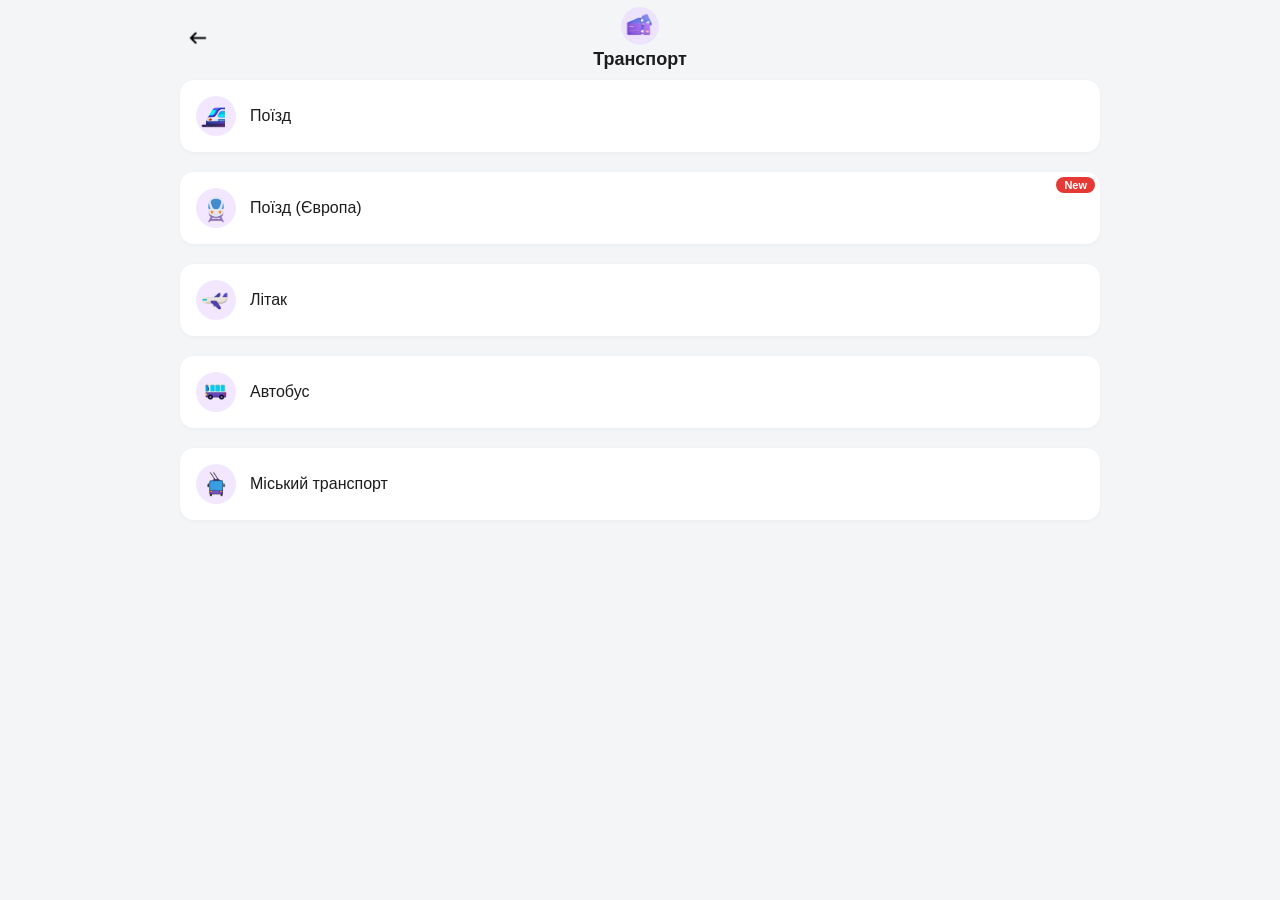
==== index.html @ 611f6fc5 "Debug added" ====
<!DOCTYPE html>
<html lang="uk">
<head>
  <meta charset="utf-8" />
  <meta name="viewport" content="width=device-width, initial-scale=1, maximum-scale=1, user-scalable=no, orientation=portrait">
  <title>Транспорт</title>

  <link href="https://fonts.googleapis.com/css2?family=Inter:wght@300;400;500;600;700&display=swap" rel="stylesheet">
  <link rel="manifest" href="manifest.json">
  <meta name="mobile-web-app-capable" content="yes">
  <meta name="apple-mobile-web-app-capable" content="yes">
</head>

<style>
  /* ==========================================================================
     1. ГЛОБАЛЬНЫЕ ПЕРЕМЕННЫЕ И БАЗОВЫЕ СТИЛИ
     ========================================================================== */
  :root {
    --bg: #f7f8f9;
    --card: #fff;
    --muted: #9aa0a6;
    --accent: #489520;
    --radius: 12px;
    --container-pad: 20px;
    --max-width: 920px;
  }

  .back, 
  .close-btn, 
  .tab,
  .transport-item {
    -webkit-tap-highlight-color: transparent;
    -webkit-touch-callout: none;
    user-select: none;
  }

  html, body {
    overflow: hidden;
    height: 100%;
    margin: 0;
    background: #f4f5f7; 
    font-family: -apple-system, "Segoe UI", Roboto, "Helvetica Neue", Arial, sans-serif; 
    color: #111;
  }

  .page {
    display: none;
    height: 100%;
    width: 100%;
    box-sizing: border-box;
  }

  .page.active-screen {
    display: block;
  }

  /* ==========================================================================
     2. ЕДИНАЯ ШАПКА (HEADER) ДЛЯ ВСЕХ ЭКРАНОВ
     ========================================================================== */
  .common-header {
    display: flex;
    align-items: center;
    justify-content: center;
    position: relative;
    height: 52px;
    margin-bottom: 16px;
  }

  .common-header .back-btn {
    position: absolute;
    left: 0;
    top: 50%;
    transform: translateY(-50%);
    width: 36px;
    height: 36px;
    display: flex;
    align-items: center;
    justify-content: center;
    cursor: pointer;
    font-size: 28px;
    font-weight: 300;
    color: #1c1c1e;
    line-height: 1;
    z-index: 5;
  }

  .common-header .back-btn img {
    width: 24px;
    height: 24px;
    object-fit: contain;
  }

  .common-header .title {
    font-size: 18px;
    font-weight: 600;
    color: #1c1c1e;
    margin: 0;
  }

  .header-center {
    display: flex;
    flex-direction: column;
    align-items: center;
    gap: 4px;
  }

  .header-icon-badge {
    width: 38px;
    height: 38px;
    background-color: #ecdbffa6;
    border-radius: 50%;
    display: flex;
    align-items: center;
    justify-content: center;
  }

  .header-icon-badge img {
    width: 32px;
    height: 32px;
    margin: -4px 0 0 0;
    object-fit: contain;
  }

  .header-left-archive {
    position: absolute;
    left: 42px;
    top: 50%;
    transform: translateY(-50%);
  }

  .header-left-aligned {
    justify-content: flex-start;
    gap: 8px;
  }

  .header-left-aligned .back-btn {
    position: static;
    transform: none;
  }

  /* ==========================================================================
     3. СТИЛИ ЭКРАНА "ТРАНСПОРТ"
     ========================================================================== */
  .transport-shell {
    padding: calc(env(safe-area-inset-top) + 12px) var(--container-pad) 20px var(--container-pad);
    max-width: var(--max-width);
    margin: 0 auto;
  }

  .transport-list {
    display: flex;
    flex-direction: column;
    gap: 20px;
  }

  .transport-item {
    display: flex;
    align-items: center;
    background: #ffffff;
    border-radius: 14px;
    padding: 16px;
    box-shadow: 0 1px 4px rgba(0, 0, 0, 0.04);
    cursor: pointer;
    position: relative;
  }

  .transport-icon {
    width: 40px;
    height: 40px;
    background-color: #ecdbffa6;
    border-radius: 50%;
    margin-right: 14px;
    display: flex;
    align-items: center;
    justify-content: center;
    flex-shrink: 0;
  }

  .transport-icon img {
    width: 50px;
    height: 50px;
    object-fit: contain;
  }

  .transport-name {
    font-size: 16px;
    font-weight: 400;
    color: #1c1c1e;
    flex: 1;
  }

  .badge-new {
    background: #e53935;
    color: #fff;
    font-size: 11px;
    font-weight: 600;
    padding: 2px 8px;
    border-radius: 10px;
    position: absolute;
    top: 5px;
    right: 5px;
  }

  /* ==========================================================================
     4. СТИЛИ ЭКРАНА "АРХИВ"
     ========================================================================== */
  .shell {
    padding: calc(env(safe-area-inset-top) + 12px) var(--container-pad) calc(env(safe-area-inset-bottom) + 84px) var(--container-pad); 
    max-width: var(--max-width); 
    margin: 0 auto;
    position: relative;
    background: #fff;
    min-height: 100vh;
  }

  .tabs {
    position: relative;
    z-index: 10;
    display: flex; 
    background: #ebebeb;
    border-radius: 999px;
    padding: 3px;
    user-select: none;
  }

  .tabs-glider {
    position: absolute;
    top: 3px;
    left: 3px;
    height: calc(100% - 6px);
    width: calc(50% - 3px);
    background: var(--card);
    border-radius: 999px;
    box-shadow: 0 1px 4px rgba(0, 0, 0, 0.12);
    transition: transform 0.3s cubic-bezier(0.2, 0.8, 0.2, 1);
    will-change: transform;
    z-index: 1;
  }

  .tab {
    position: relative;
    z-index: 2; 
    flex: 1; 
    text-align: center; 
    padding: 10px 8px; 
    border-radius: 999px; 
    color: #1b1b1b; 
    font-weight: 600; 
    cursor: pointer;
    font-size: 15px;
    transition: color 0.25s ease;
  }

  .tab.active { 
    color: var(--accent); 
    background: transparent; 
    box-shadow: none;
  }

  .viewport-wrapper {
    overflow: hidden;
    width: calc(100% + (var(--container-pad) * 2));
    margin: 10px calc(var(--container-pad) * -1) 0;
    box-sizing: border-box;
  }

  .tabs-view-container {
    display: flex;
    width: 200%;
    will-change: transform;
    backface-visibility: hidden;
    transform: translate3d(0, 0, 0); 
    transition: transform 0.35s cubic-bezier(0.2, 0.8, 0.2, 1);
  }

  .tab-page {
    width: 50%;
    flex-shrink: 0;
    box-sizing: border-box;
    padding: 0 var(--container-pad);
    opacity: 0;
    visibility: hidden;
    pointer-events: none;
    transition: opacity 0.35s ease, visibility 0.35s ease;
  }

  .tab-page.active-page {
    opacity: 1;
    visibility: visible;
    pointer-events: auto;
  }

  .empty-state {
    display: flex;
    flex-direction: column;
    align-items: center;
    justify-content: center;
    padding: 170px 20px;
    text-align: center;
  }

  .empty-state-icon {
    width: 140px;
    height: 148px;
    object-fit: contain;
    margin-bottom: 16px;
  }

  .empty-state-title {
    font-size: 17px;
    font-weight: 600;
    color: #1c1c1e;
    margin-bottom: 8px;
  }

  .empty-state-sub {
    font-size: 14px;
    color: #8e8e93;
    line-height: 1.4;
    max-width: 400px;
  }

  .list { 
    padding: 10px 0 0; 
    display: flex; 
    flex-direction: column; 
    gap: 20px; 
    width: 100%;
    box-sizing: border-box;
  }

  .card {
    position: relative;
    display: flex;
    align-items: center;
    gap: 16px;
    background: var(--card);
    border-radius: var(--radius);
    padding: 22px 45px 22px 16px;
    box-shadow: 0 2px 12px rgba(0, 0, 0, 0.18);
    font-family: 'Inter', sans-serif; 
    cursor: pointer;
    user-select: none;
    -webkit-tap-highlight-color: transparent;
    box-sizing: border-box;
    width: 100%;
  }

  .logo { 
    flex: 0 0 52px; 
    height: 52px; 
    border-radius: 7px; 
    overflow: hidden; 
    display: flex; 
    align-items: center; 
    justify-content: center;
    background: #fff;
    border: 1px solid #e5e5e5;
  }

  .logo img { 
    width: 44px; 
    height: 44px; 
    object-fit: contain; 
  }

  .card-main {
    flex: 1;
    min-width: 0;
    display: flex;
    flex-direction: column;
    gap: 8px;
  }

  .card .city-title {
    font-size: 13px;
    color: #9aa0a6;
  }

  .company {
    font-size: 14px;
    font-weight: 300;
    color: #111;
    margin-bottom: 0px;
    line-height: 1;
  }

  .info-row {
    display: flex;
    flex-direction: column;
    gap: 4px;
    margin-bottom: 0px;
  }

  .info-label {
    font-size: 12px;
    color: #9aa0a6;
  }

  .info-value {
    font-size: 13px;
    font-weight: 300;
    color: #111;
    display: flex;
    align-items: center;
    line-height: 1.4;
  }

  .icons {
    position: absolute;
    top: 50%;
    transform: translateY(-50%);
    right: 12px;
    display: flex;
    flex-direction: column;
    align-items: center;
    width: 26px;
  }

  .gray {
    filter: grayscale(100%);
  }

  .bottom-bar {
    position: fixed; 
    left: 0; 
    right: 0; 
    bottom: 0; 
    z-index: 40;
    padding: calc(env(safe-area-inset-bottom) + 12px) var(--container-pad) 12px;
  }

  .btn {
    width: 100%; 
    max-width: 980px; 
    margin: 0 auto; 
    display: block;
    background: var(--accent); 
    color: #fff; 
    border: none; 
    font-weight: 700;
    font-size: 16px; 
    padding: 14px; 
    border-radius: 12px; 
    cursor: pointer;
    box-shadow: 0 6px 14px rgba(76,175,80,0.18);
  }

  /* ==========================================================================
     5. МОДАЛЬНОЕ ОКНО (POPUP) КАРТОЧКИ БИЛЕТА
     ========================================================================== */
  .ticket-popup {
    display: none; 
    position: fixed; 
    top: 0;
    left: 0; 
    width: 100%; 
    height: 100%; 
    background: rgba(0, 0, 0, 0.87);
    z-index: 1000; 
    opacity: 0;
    transition: opacity 0.3s ease;
  }

  .ticket-popup.active {
    opacity: 1;
  }

  .ticket-main-full {
    display: flex;
    flex-direction: column;
    justify-content: flex-end;
    align-items: center;
    width: 100%;
    height: 100%;
    transform: translateY(100%);
    transition: transform 0.35s cubic-bezier(0.32, 0.72, 0, 1);
  }

  .ticket-popup.active .ticket-main-full {
    transform: translateY(0);
  }

  .ticket-card {
    font-family: 'Inter', sans-serif;
    position: relative;
    display: flex;
    flex-direction: column;
    align-items: center;
    background: #fff;
    border-radius: 16px 16px 0 0;
    width: 100%;
    box-shadow: 0 2px 12px rgba(0,0,0,0.25);
    padding-bottom: 24px;
    overflow: hidden;
  }

  /* Обновленная шапка карточки билета с крестиком НАД текстом */
  .ticket-header-bg {
    background: #f4f3f3;
    width: 100%;
    padding: 12px 16px 14px 16px;
    box-sizing: border-box;
    display: flex;
    flex-direction: column;
    align-items: flex-start;
    position: relative;
  }

  .ticket-header-bg .close-btn {
    position: static;
    transform: none;
    font-size: 20px;
    font-weight: 400;
    color: #333;
    cursor: pointer;
    width: 24px;
    height: 24px;
    display: flex;
    align-items: center;
    justify-content: flex-start;
    margin-bottom: 8px;
    margin-left: 10px;
  }

  .ticket-title-inner {
    font-size: 18px;
    font-weight: 400;
    color: #111;
    margin-left: 0; /* Убираем отступ слева, чтобы текст встал ровно по краю */
    text-align: left;
  }

  .ticket-logo {
    width: 120px;
    height: 120px;
    background: #fff;
    border-radius: 10px;
    display: flex;
    align-items: center;
    justify-content: center;
    margin: 14px auto 8px auto;
    border: 1px solid #e0e0e0; 
  }

  .ticket-logo img {
    width: 105px;
    height: 105px;
    object-fit: contain;
  }

  .ticket-meta {
    text-align: center;
    width: 100%;
  }

  .ticket-meta div {
    font-size: 15px;
    line-height: 1.3;
    margin: 2px 0;
    color: #111;
  }

  .line-time {
    background: #f4f3f3;
    width: 100%;
    padding-bottom: 2px;
  }

  .progress {
    height: 5px;
    background: #e0e0e0;
    overflow: hidden;
  }

  .progress-bar {
    height: 100%;
    transition: width 0.5s linear;
  }

  .row {
    display: flex;
    justify-content: space-between;
    align-items: center;
    padding: 0 16px;
    margin: 12px 0 10px 0;
  }

  .time {
    font-size: 20px;
    font-weight: 500;
    color: #4da723;
  }

  .date {
    font-size: 20px;
    font-weight: 500;
    color: #000;
  }

  .invalid-banner {
    background-color: #f4f3f3;
    width: 100%;
    padding: 14px 0;
    margin: 10px 0;
    display: flex;
    flex-direction: column;
    align-items: center;
  }

  .status-invalid {
    font-size: 22px;
    font-weight: 700;
    color: #ea4335;
    margin: 0 0 4px 0;
  }

  .sub-invalid {
    font-size: 13px;
    color: #f28b82;
    margin: 0;
  }

/* Дополнительные стили, когда включается желтая плашка (<= 14 дней) */
.validity-warning-box {
  background-color: #fef4e8;
  border-top: 1px solid #fce3ca;
  border-bottom: 1px solid #fce3ca;
  margin-left: -16px;
  margin-right: -16px; 
  width: calc(100% + 32px) !important;
  padding: 12px 16px;
  margin-bottom: 0px;
}

/* Зеленая кнопка "Купити" */
.buy-btn-popup {
  display: block;
  width: 95%;
  padding: 14px 0px;
  background-color: #0d8544;
  color: #ffffff;
  font-size: 16px;
  font-weight: 600;
  border: none;
  border-radius: 10px;
  cursor: pointer;
  text-align: center;
  box-sizing: border-box;
  margin-top: 20px;
}

  .price {
    text-align: center;
    font-size: 16px;
    font-weight: 600;
    margin: 14px 0 10px 0;
  }

  .sub {
    text-align: center;
    font-size: 14px;
    color: #696969;
    margin: 0 0 2px 0;
  }

  #range {
    font-size: 17px;
    color: #171717;
  }

  /* Базовые стили для контейнера "Строк дії" (всегда по центру) */
#validity-info-container {
  width: 100%;
  text-align: center;
  margin-top: 0px;
  box-sizing: border-box;
}

  .days {
    text-align: center;
    font-size: 13px;
    color: #555;
    margin-top: 4px;
    width: 100%;
    padding: 0 12px;
    box-sizing: border-box;
  }

  .close-btn {
    position: absolute;
    top: 50%;
    transform: translateY(-50%);
    left: 14px;
    font-size: 20px;
    font-weight: 400;
    color: #333;
    cursor: pointer;
    width: 32px;
    height: 32px;
    display: flex;
    align-items: center;
    justify-content: center;
    z-index: 100;
  }

  /* ==========================================================================
     6. СТИЛИ ЭКРАНА "ПОЇЗД"
     ========================================================================== */
  .train-shell {
    padding: calc(env(safe-area-inset-top) + 12px) var(--container-pad) calc(env(safe-area-inset-bottom) + 84px) var(--container-pad);
    max-width: var(--max-width);
    margin: 0 auto;
  }

  .header-right-archive-btn {
    position: absolute;
    right: 0;
    top: 50%;
    transform: translateY(-50%);
    cursor: pointer;
    display: flex;
    align-items: center;
    justify-content: center;
  }

  .header-right-archive-btn img {
    width: 28px;
    height: 28px;
    object-fit: contain;
  }

  .route-card {
    background: #ffffff;
    border-radius: 16px;
    padding: 16px;
    position: relative;
    box-shadow: 0 1px 4px rgba(0, 0, 0, 0.04);
    margin-bottom: 24px;
  }

  .route-input-group {
    display: flex;
    flex-direction: column;
  }

  .route-input {
    border: none;
    outline: none;
    font-size: 16px;
    color: #1c1c1e;
    padding: 8px 0;
    width: 85%;
    background: transparent;
  }

  .route-input::placeholder {
    color: #8e8e93;
  }

  .route-divider {
    height: 1px;
    background-color: #e5e5ea;
    margin: 6px 40px 6px 0; /* Добавлен отступ 40px справа */
    width: auto;            /* Автоматическая ширина с учётом отступа */
  }

  .swap-btn {
    position: absolute;
    right: 16px;
    top: 50%;
    transform: translateY(-50%);
    width: 32px;
    height: 32px;
    display: flex;
    align-items: center;
    justify-content: center;
    cursor: pointer;
    color: #8e8e93;
    font-size: 18px;
  }

  .date-selector-group {
    margin-top: 10px;
    cursor: pointer;
  }

  .date-label {
    font-size: 13px;
    color: #8e8e93;
    margin-bottom: 6px;
  }

  .date-input-wrapper {
    display: flex;
    align-items: center;
    justify-content: space-between;
    border-bottom: 1px solid #e5e5ea;
    padding-bottom: 10px;
  }

  .date-value {
    font-size: 16px;
    color: #1c1c1e;
    font-weight: 300;
  }

  .calendar-icon {
    width: 20px;
    height: 20px;
    color: #8e8e93;
  }

  /* ==========================================================================
     7. СТИЛИ ДЛЯ МОДАЛЬНОГО ОКНА КАЛЕНДАРЯ
     ========================================================================== */
  .calendar-modal {
    display: none;
    position: fixed;
    top: 0;
    left: 0;
    width: 100%;
    height: 100%;
    background: rgba(0, 0, 0, 0.87);
    z-index: 2000;
    opacity: 0;
    transition: opacity 0.3s ease;
  }

  .calendar-modal.active {
    opacity: 1;
  }

  .calendar-main-full {
    display: flex;
    flex-direction: column;
    justify-content: flex-end;
    align-items: center;
    width: 100%;
    height: 100%;
    transform: translateY(100%);
    transition: transform 0.35s cubic-bezier(0.32, 0.72, 0, 1);
  }

  .calendar-modal.active .calendar-main-full {
    transform: translateY(0);
  }

  .calendar-card {
    font-family: 'Inter', sans-serif;
    position: relative;
    display: flex;
    flex-direction: column;
    background: #fff;
    border-radius: 16px 16px 0 0;
    width: 100%;
    box-shadow: 0 2px 12px rgba(0,0,0,0.25);
    padding-bottom: 24px;
    box-sizing: border-box;
    overflow: hidden;
  }

  /* Серая шапка внутри карточки */
  .calendar-header-bg {
    background: #f4f3f3;
    width: 100%;
    padding: 18px 16px;
    box-sizing: border-box;
    display: flex;
    align-items: center;
    position: relative;
  }

  .calendar-close-btn {
    position: absolute;
    left: 14px;
    top: 50%;
    transform: translateY(-50%);
    font-size: 20px;
    font-weight: 400;
    color: #333;
    cursor: pointer;
    width: 32px;
    height: 32px;
    display: flex;
    align-items: center;
    justify-content: center;
    z-index: 10;
  }

  .calendar-title-inner {
    font-size: 18px;
    font-weight: 400;
    color: #111;
    margin-left: 36px; /* Отступ слева, чтобы не налегать на крестик */
    text-align: left;
  }

  .calendar-body {
    padding: 20px 16px 16px 16px;
  }

  .calendar-controls {
    display: flex;
    justify-content: space-between;
    align-items: center;
    margin-bottom: 20px;
    padding: 0 8px;
  }

  .select-container {
    display: flex;
    align-items: center;
    position: relative;
  }

  .calendar-select {
    appearance: none;
    background: transparent;
    border: none;
    font-size: 16px;
    font-weight: 500;
    color: #111;
    padding-right: 18px;
    cursor: pointer;
    outline: none;
  }

  .select-arrow {
    position: absolute;
    right: 0;
    pointer-events: none;
    font-size: 10px;
    color: #111;
  }

  .calendar-weekdays {
    display: grid;
    grid-template-columns: repeat(7, 1fr);
    text-align: center;
    color: #8e8e93;
    font-size: 14px;
    margin-bottom: 12px;
  }

  .calendar-days {
    display: grid;
    grid-template-columns: repeat(7, 1fr);
    row-gap: 12px;
    text-align: center;
    margin-bottom: 20px;
  }

  .day-cell {
    height: 38px;
    display: flex;
    align-items: center;
    justify-content: center;
    font-size: 16px;
    color: #111;
    cursor: pointer;
    border-radius: 50%;
    margin: 0 auto;
    width: 38px;
    user-select: none;
  }

  .day-cell.empty {
    cursor: default;
  }

  .day-cell.selected {
    background-color: var(--accent);
    color: #ffffff;
    font-weight: 600;
  }

  .calendar-footer {
    display: flex;
    flex-direction: column;
    align-items: center;
    gap: 14px;
    padding: 0 16px;
  }

  .selected-date-preview {
    font-size: 15px;
    color: #696969;
  }

  .btn-done {
    width: 100%;
    background: var(--accent);
    color: #ffffff;
    border: none;
    border-radius: 12px;
    padding: 14px 0;
    font-size: 16px;
    font-weight: 600;
    cursor: pointer;
  }
</style>

<body>

  <!-- ЭКРАН 1: ТРАНСПОРТ -->
  <div id="screen-transport" class="page active-screen">
    <div class="transport-shell">
      <div class="common-header">
        <div class="back-btn"><img src="налево.png" alt="Назад"></div>
        <div class="header-center">
          <div class="header-icon-badge">
            <img src="transport/tickets.png" alt="Транспорт">
          </div>
          <div class="title">Транспорт</div>
        </div>
      </div>

      <div class="transport-list">
        <div class="transport-item" onclick="openTrainScreen()">
          <div class="transport-icon"><img src="transport/train-UA.png" alt="Поїзд"></div>
          <div class="transport-name">Поїзд</div>
        </div>

        <div class="transport-item">
          <div class="transport-icon"><img src="transport/train-EU.png" alt="Поїзд (Європа)"></div>
          <div class="transport-name">Поїзд (Європа)</div>
          <span class="badge-new">New</span>
        </div>

        <div class="transport-item">
          <div class="transport-icon"><img src="transport/plane.png" alt="Літак"></div>
          <div class="transport-name">Літак</div>
        </div>

        <div class="transport-item">
          <div class="transport-icon"><img src="transport/bus.png" alt="Автобус"></div>
          <div class="transport-name">Автобус</div>
        </div>

        <div class="transport-item" onclick="openArchive()">
          <div class="transport-icon"><img src="transport/trolybus.png" alt="Міський транспорт"></div>
          <div class="transport-name">Міський транспорт</div>
        </div>
      </div>
    </div>
  </div>

  <!-- ЭКРАН: ПОЇЗД -->
  <div id="screen-train" class="page">
    <div class="train-shell">
      <div class="common-header">
        <div class="back-btn" onclick="openMainScreen()"><img src="налево.png" alt="Назад"></div>
        <div class="title header-left-archive">Поїзд</div>
        <div class="header-right-archive-btn" onclick="openArchive()">
          <img src="train/safe.png" alt="Архів" onerror="this.src='tickets.png'">
        </div>
      </div>

      <!-- Карточка ввода станций -->
      <div class="route-card">
        <div class="route-input-group">
          <input type="text" id="from-station" class="route-input" placeholder="Звідки">
          <div class="route-divider"></div>
          <input type="text" id="to-station" class="route-input" placeholder="Куди">
        </div>
        <div class="swap-btn" onclick="swapStations()">⇅</div>
      </div>

      <!-- Выбор даты -->
      <div class="date-selector-group" onclick="openCalendar()">
        <div class="date-label">Дата відправлення</div>
        <div class="date-input-wrapper">
          <div class="date-value" id="train-date">02.09.2026</div>
          <div class="calendar-icon">
            <svg width="20" height="20" viewBox="0 0 24 24" fill="none" stroke="currentColor" stroke-width="2" stroke-linecap="round" stroke-linejoin="round">
              <rect x="3" y="4" width="18" height="18" rx="2" ry="2"></rect>
              <line x1="16" y1="2" x2="16" y2="6"></line>
              <line x1="8" y1="2" x2="8" y2="6"></line>
              <line x1="3" y1="10" x2="21" y2="10"></line>
            </svg>
          </div>
        </div>
      </div>
    </div>

    <!-- Фиксированная кнопка внизу -->
    <div class="bottom-bar">
      <button class="btn" onclick="searchTrains()">Продовжити</button>
    </div>
  </div>

  <!-- МОДАЛЬНОЕ ОКНО КАЛЕНДАРЯ -->
  <div id="calendar-modal" class="calendar-modal" onclick="closeCalendar(event)">
    <div class="calendar-main-full">
      <div class="calendar-card" onclick="event.stopPropagation()">
        
        <!-- Серый заголовок внутри карточки с крестиком слева -->
        <div class="calendar-header-bg">
          <div class="calendar-close-btn" onclick="closeCalendar()">✕</div>
          <div class="calendar-title-inner">Дата відправлення</div>
        </div>

        <div class="calendar-body">
          <div class="calendar-controls">
            <div class="select-container">
              <select id="month-select" class="calendar-select" onchange="changeCalendarMonthYear()">
                <option value="0">Січень</option>
                <option value="1">Лютий</option>
                <option value="2">Березень</option>
                <option value="3">Квітень</option>
                <option value="4">Травень</option>
                <option value="5">Червень</option>
                <option value="6">Липень</option>
                <option value="7">Серпень</option>
                <option value="8">Вересень</option>
                <option value="9">Жовтень</option>
                <option value="10">Листопад</option>
                <option value="11">Грудень</option>
              </select>
              <span class="select-arrow">▼</span>
            </div>

            <div class="select-container">
              <select id="year-select" class="calendar-select" onchange="changeCalendarMonthYear()">
                <option value="2025">2025</option>
                <option value="2026">2026</option>
                <option value="2027">2027</option>
              </select>
              <span class="select-arrow">▼</span>
            </div>
          </div>

          <div class="calendar-weekdays">
            <span>П</span>
            <span>В</span>
            <span>С</span>
            <span>Ч</span>
            <span>П</span>
            <span>С</span>
            <span>Н</span>
          </div>

          <div class="calendar-days" id="calendar-days-grid"></div>
        </div>

        <div class="calendar-footer">
          <div class="selected-date-preview" id="calendar-preview-date">02.09.2026</div>

          <!-- Секретный режим отладки -->
          <label style="display: flex; align-items: center; gap: 8px; font-size: 13px; color: #333; margin-bottom: 8px; cursor: pointer;">
            <input type="checkbox" id="debug-date-toggle" style="accent-color: var(--accent); width: 16px; height: 16px; cursor: pointer;">
            Використовувати для проїзного (Debug)
          </label>

          <button class="btn-done" onclick="applyCalendarDate()">Готово</button>
        </div>

      </div>
    </div>
  </div>

  <!-- ЭКРАН 2: АРХИВ -->
  <div id="screen-archive" class="page">
    <div class="shell">
      <div class="common-header header-left-aligned">
        <div class="back-btn" onclick="openMainScreen()"><img src="налево.png" alt="Назад"></div>
        <div class="title header-left-archive">Архів</div>
      </div>

      <div class="tabs">
        <div class="tabs-glider" id="glider"></div>
        <div class="tab" id="tab-ticket" onclick="switchTab('ticket')">Квиток</div>
        <div class="tab active" id="tab-pass" onclick="switchTab('pass')">Проїзний</div>
      </div>

      <div class="viewport-wrapper" id="touch-area">
        <div class="tabs-view-container" id="tabs-container">
          
          <div class="tab-page">
            <div class="empty-state">
              <img src="bee.png" alt="Бджола" class="empty-state-icon">
              <div class="empty-state-title">Немає квитків</div>
              <div class="empty-state-sub">Щоб купити проїзний, відскануйте QR-код у міському транспорті</div>
            </div>
          </div>

          <div class="tab-page">
            <div id="cards" class="list"></div>
          </div>

        </div>
      </div>
    </div>

    <div class="bottom-bar">
      <button class="btn" onclick="scanQR()">Відсканувати QR-код</button>
    </div>
  </div>

 <!-- МОДАЛЬНОЕ ОКНО (POPUP) БИЛЕТА -->
  <div id="popup" class="ticket-popup" onclick="closePopup()">
    <div class="ticket-main-full">
      <div class="ticket-card" onclick="event.stopPropagation()">
        
        <!-- Шапка: крестик сверху, заголовок снизу -->
        <div class="ticket-header-bg">
          <div class="close-btn" onclick="closePopup()">✕</div>
          <div class="ticket-title-inner">Студентський (тролейбус місячний)</div>
        </div>

        <div class="ticket-logo">
          <img id="popup-logo" src="./Odesa.svg" alt="Герб міста">
        </div>

        <div class="ticket-meta">
          <div>тролейбус</div>
          <div id="popup-city">Одеса</div>
          <div>Серія <b id="series"></b></div>
        </div>

        <div id="dynamic-ticket-content" style="width: 100%;"></div>

        <div class="price">240.0 UAH</div>
        <div id="validity-info-container">
      <div class="validity-title" style="font-size: 13px; color: #8e8e93; margin-bottom: 2px;">Строк дії</div>
      <div class="validity-range" id="range" style="font-size: 15px; font-weight: 500; color: #000;"></div>
      <div class="validity-days-left" id="daysLeft" style="font-size: 13px; color: #8e8e93; margin-top: 4px;"></div>
    </div>
      </div>
    </div>
  </div>

<script>
  let selectedDate = new Date();

  function openTrainScreen() {
    document.querySelectorAll('.page').forEach(p => p.classList.remove('active-screen'));
    document.getElementById('screen-train').classList.add('active-screen');
  }

  function openArchive() {
    document.querySelectorAll('.page').forEach(p => p.classList.remove('active-screen'));
    document.getElementById('screen-archive').classList.add('active-screen');
  }

  function openMainScreen() {
    document.querySelectorAll('.page').forEach(p => p.classList.remove('active-screen'));
    document.getElementById('screen-transport').classList.add('active-screen');
  }

  function swapStations() {
    const from = document.getElementById('from-station');
    const to = document.getElementById('to-station');
    const temp = from.value;
    from.value = to.value;
    to.value = temp;
  }

  function searchTrains() {
    const from = document.getElementById('from-station').value;
    const to = document.getElementById('to-station').value;
    if (!from || !to) {
      alert('Будь ласка, вкажіть пункти відправлення та прибуття');
      return;
    }
    alert(`Пошук поїздів: ${from} — ${to}`);
  }

  /* ==========================================================================
     ЛОГИКА КАЛЕНДАРЯ
     ========================================================================== */
  function openCalendar() {
    const modal = document.getElementById('calendar-modal');
    modal.style.display = 'block';

    document.getElementById('month-select').value = selectedDate.getMonth();
    document.getElementById('year-select').value = selectedDate.getFullYear();

    renderCalendar();

    requestAnimationFrame(() => {
      requestAnimationFrame(() => {
        modal.classList.add('active');
      });
    });
  }

  function closeCalendar(e) {
    if (!e || e.target.id === 'calendar-modal' || e.target.classList.contains('calendar-close-btn')) {
      const modal = document.getElementById('calendar-modal');
      modal.classList.remove('active');
      setTimeout(() => {
        modal.style.display = 'none';
      }, 350);
    }
  }

  function changeCalendarMonthYear() {
    const m = parseInt(document.getElementById('month-select').value);
    const y = parseInt(document.getElementById('year-select').value);

    selectedDate = new Date(y, m, Math.min(selectedDate.getDate(), new Date(y, m + 1, 0).getDate()));
    renderCalendar();
  }

  function renderCalendar() {
    const grid = document.getElementById('calendar-days-grid');
    grid.innerHTML = '';

    const month = selectedDate.getMonth();
    const year = selectedDate.getFullYear();

    const firstDayIndex = (new Date(year, month, 1).getDay() + 6) % 7; 
    const totalDays = new Date(year, month + 1, 0).getDate();

    for (let i = 0; i < firstDayIndex; i++) {
      const emptyCell = document.createElement('div');
      emptyCell.className = 'day-cell empty';
      grid.appendChild(emptyCell);
    }

    for (let day = 1; day <= totalDays; day++) {
      const cell = document.createElement('div');
      cell.className = 'day-cell';
      cell.textContent = day;

      if (day === selectedDate.getDate()) {
        cell.classList.add('selected');
      }

      cell.onclick = () => {
        selectedDate = new Date(year, month, day);
        renderCalendar();
      };

      grid.appendChild(cell);
    }

    const dayStr = String(selectedDate.getDate()).padStart(2, '0');
    const monthStr = String(selectedDate.getMonth() + 1).padStart(2, '0');
    const yearStr = selectedDate.getFullYear();
    document.getElementById('calendar-preview-date').textContent = `${dayStr}.${monthStr}.${yearStr}`;
  }

 // Переменная для хранения эмулируемой даты (null = реальное время)
  let debugSimulatedDate = null;

  function applyCalendarDate() {
    const dayStr = String(selectedDate.getDate()).padStart(2, '0');
    const monthStr = String(selectedDate.getMonth() + 1).padStart(2, '0');
    const yearStr = selectedDate.getFullYear();

    const formattedDate = `${dayStr}.${monthStr}.${yearStr}`;
    document.getElementById('train-date').textContent = formattedDate;

    // Проверяем, включен ли режим отладки
    const isDebugEnabled = document.getElementById('debug-date-toggle').checked;
    if (isDebugEnabled) {
        // Создаем копию выбранной даты и сохраняем
        debugSimulatedDate = new Date(selectedDate);
    } else {
        debugSimulatedDate = null;
    }

    closeCalendar();
  }

  // Вспомогательная функция получения "текущего" времени (реального или эмулируемого)
  function getCurrentAppDate() {
      if (debugSimulatedDate) {
          const simulated = new Date(debugSimulatedDate);
          const realNow = new Date();
          // Сохраняем текущие часы, минуты и секунды для анимации таймера
          simulated.setHours(realNow.getHours(), realNow.getMinutes(), realNow.getSeconds());
          return simulated;
      }
      return new Date();
  }

  /* ==========================================================================
     ОСТАЛЬНОЙ ФУНКЦИОНАЛ ПРИЛОЖЕНИЯ
     ========================================================================== */
  function getDynamicTickets() {
      const now = getCurrentAppDate();
      const year = now.getFullYear();
      const month = now.getMonth();

      // Генерируем случайный день начала от 1 до 14
      const randomStartDay = Math.floor(Math.random() * 14) + 1;
      const formattedStartDay = String(randomStartDay).padStart(2, '0');
      const formattedMonth = String(month + 1).padStart(2, '0');
      
      const startStr = `${year}-${formattedMonth}-${formattedStartDay}`;

      // Конец действия проездного — последний день этого же месяца
      const totalDaysInMonth = new Date(year, month + 1, 0).getDate();
      const endStr = `${year}-${formattedMonth}-${String(totalDaysInMonth).padStart(2, '0')}`;

      function getRandomPastDates() {
          const pastYear = Math.floor(Math.random() * (year - 2021)) + 2021;
          const pastMonthNum = Math.floor(Math.random() * 12) + 1;
          const pastMonthStr = String(pastMonthNum).padStart(2, '0');
          const daysInPastMonth = new Date(pastYear, pastMonthNum, 0).getDate();
          
          const startDay = Math.floor(Math.random() * (daysInPastMonth - 5)) + 1;
          const endDay = Math.min(startDay + Math.floor(Math.random() * 10) + 1, daysInPastMonth);

          return { 
            start: `${pastYear}-${pastMonthStr}-${String(startDay).padStart(2, '0')}`, 
            end: `${pastYear}-${pastMonthStr}-${String(endDay).padStart(2, '0')}` 
          };
      }

      function generateSeriesNumber() {
          return Math.floor(10000000 + Math.random() * 90000000);
      }

      const past1 = getRandomPastDates();
      const past2 = getRandomPastDates();

      return [
          {
              city: "Одеса",
              company: "Одесміськелектротранс",
              start: startStr,
              end: endStr,
              logo: "./Odesa.svg",
              icon: "metr-td.png",
              series: generateSeriesNumber()
          },
          {
              city: "Одеса",
              company: "Одесміськелектротранс",
              start: past1.start,
              end: past1.end,
              logo: "./Odesa.svg",
              icon: "metr-td.png",
              series: generateSeriesNumber()
          },
          {
              city: "Дніпро",
              company: "КП Дніпровський електротранспорт ДМР",
              start: past2.start,
              end: past2.end,
              logo: "./Dnipro.svg",
              icon: "metr-td.png",
              series: generateSeriesNumber()
          }
      ];
  }

  function formatDateISO(iso) {
      if (!iso || !iso.includes('-')) return iso;
      const parts = iso.split('-');
      return `${parts[2]}.${parts[1]}.${parts[0]}`;
  }

  function renderCards(list) {
      const container = document.getElementById('cards');
      if (!container) return;
      
      container.innerHTML = '';
      const now = new Date();

      const checkmarkSvg = `<svg width="14" height="14" viewBox="0 0 16 16" fill="none" style="margin-left: 4px; display: inline-block; vertical-align: middle;">
          <path d="M13.5 4.5L6.5 11.5L3 8" stroke="#489520" stroke-width="2.2" stroke-linecap="round" stroke-linejoin="round"/>
      </svg>`;

      list.forEach(item => {
          const start = new Date(item.start);
          const end   = new Date(item.end);

          start.setHours(0, 0, 0, 0);
          end.setHours(23, 59, 59, 999);

          const isActive = now >= start && now <= end;

          const card = document.createElement('div');
          card.className = 'card';
          card.onclick = () => openPopup(item);

          card.innerHTML = `
              <div class="logo">
                  <img src="${item.logo}" alt="${item.city}">
              </div>
              <div class="card-main">
                  <div class="city-title">${item.city}</div>
                  <div class="company">${item.company}</div>
                  
                  <div class="info-row">
                      <div class="info-label">Строк дії</div>
                      <div class="info-value">${formatDateISO(item.start)} - ${formatDateISO(item.end)}</div>
                  </div>

                  <div class="info-row">
                      <div class="info-label">Дійсний</div>
                      <div class="info-value">
                          ${isActive ? (now.toLocaleDateString('uk-UA') + ' ' + now.toLocaleTimeString('uk-UA') + checkmarkSvg) : 'Ні'}
                      </div>
                  </div>
              </div>
              <div class="icons">
                  <img src="${item.icon}" alt="транспорт" class="${!isActive ? 'gray' : ''}" style="width:26px; height:auto;">
              </div>
          `;

          container.appendChild(card);
      });
  }

  let popupTimerInterval = null;

  function openPopup(ticket) {
      const popup = document.getElementById('popup');
      if (!popup) return;

      document.getElementById('series').textContent = ticket.series;
      document.getElementById('popup-city').textContent = ticket.city;
      document.getElementById('popup-logo').src = ticket.logo;

      popup.style.display = 'block';

      requestAnimationFrame(() => {
          requestAnimationFrame(() => {
              popup.classList.add('active');
          });
      });

      updatePopupData(ticket);
      if (popupTimerInterval) clearInterval(popupTimerInterval);
      popupTimerInterval = setInterval(() => updatePopupData(ticket), 1000);
  }

function updatePopupData(ticket) {
    const now = getCurrentAppDate();

    const [sYear, sMonth, sDay] = ticket.start.split('-').map(Number);
    const [eYear, eMonth, eDay] = ticket.end.split('-').map(Number);

    const ticketStart = new Date(sYear, sMonth - 1, sDay, 0, 0, 0, 0);
    const ticketEnd = new Date(eYear, eMonth - 1, eDay, 23, 59, 59, 999);

    const isActive = now >= ticketStart && now <= ticketEnd;
    const dynamicContent = document.getElementById('dynamic-ticket-content');

    const startDayStr = String(sDay).padStart(2, '0');
    const startMonthStr = String(sMonth).padStart(2, '0');
    const endDayStr = String(eDay).padStart(2, '0');
    const endMonthStr = String(eMonth).padStart(2, '0');

    document.getElementById('range').textContent = `${startDayStr}.${startMonthStr}.${sYear} - ${endDayStr}.${endMonthStr}.${eYear}`;

    const validityContainer = document.getElementById('validity-info-container');
    let buyBtn = document.getElementById('popup-buy-btn');

    // Если кнопки нет в DOM, создаем её автоматически
    if (!buyBtn) {
        buyBtn = document.createElement('button');
        buyBtn.id = 'popup-buy-btn';
        buyBtn.className = 'buy-btn-popup';
        buyBtn.textContent = 'Купити';
        buyBtn.onclick = () => alert('Перехід до купівлі квитка');
        
        const cardElem = document.querySelector('.ticket-card');
        if (cardElem) cardElem.appendChild(buyBtn);
    }

    if (!isActive) {
        // --- НЕДЕЙСТВИТЕЛЬНЫЙ БИЛЕТ ---
        if (dynamicContent) {
            dynamicContent.innerHTML = `
                <div class="invalid-banner">
                    <div class="status-invalid">Недійсний</div>
                    <div class="sub-invalid">Закінчився термін дії</div>
                </div>
            `;
        }

        const daysLeftElem = document.getElementById('daysLeft');
        if (daysLeftElem) daysLeftElem.style.display = 'none';

        if (validityContainer) validityContainer.classList.remove('validity-warning-box');
        if (buyBtn) buyBtn.style.display = 'block';

    } else {
        // --- ДЕЙСТВИТЕЛЬНЫЙ БИЛЕТ ---
        const currentDayStr = String(now.getDate()).padStart(2, '0');
        const currentMonthStr = String(now.getMonth() + 1).padStart(2, '0');
        const hours = String(now.getHours()).padStart(2, '0');
        const minutes = String(now.getMinutes()).padStart(2, '0');
        const seconds = String(now.getSeconds()).padStart(2, '0');

        if (dynamicContent) {
            let timeElem = document.getElementById('time');
            
            if (!timeElem) {
                const gifSrc = Math.random() < 0.5 ? './tramvay.gif' : './tramvay2.gif';

                dynamicContent.innerHTML = `
                    <img src="${gifSrc}" 
                         alt="Трамвай"
                         style="margin-top: 6px; width: 100%; height: 28px; margin-bottom: 6px; object-fit: cover; object-position: center; display: block; background: transparent;">

                    <div class="line-time">
                      <div class="progress">
                        <div class="progress-bar" id="progress"></div>
                      </div>
                      <div class="row">
                        <div class="date" id="date">${currentDayStr}.${currentMonthStr}</div>
                        <div class="time" id="time">${hours}:${minutes}:${seconds}</div>
                      </div>
                    </div>
                `;
            } else {
                document.getElementById('date').textContent = `${currentDayStr}.${currentMonthStr}`;
                timeElem.textContent = `${hours}:${minutes}:${seconds}`;
            }
        }

        // Вычисляем процент выполнения срока
        const totalDurationMs = ticketEnd - ticketStart;
        const elapsedMs = now - ticketStart;
        const progressPercent = Math.min(100, Math.max(0, (elapsedMs / totalDurationMs) * 100));

        // Вычисляем оставшиеся дни
        const msPerDay = 1000 * 60 * 60 * 24;
        const daysLeft = Math.max(0, Math.ceil((ticketEnd - now) / msPerDay));

        const daysLeftElem = document.getElementById('daysLeft');
        if (daysLeftElem) {
            daysLeftElem.style.display = 'block';
            daysLeftElem.textContent = `До закінчення строку дії залишилося «${daysLeft}» днів`;
        }

        // Управление цветом полоски прогресса
        const progressElem = document.getElementById('progress');
        if (progressElem) {
            progressElem.style.width = `${progressPercent}%`;
            if (progressPercent >= 80) {
                progressElem.style.backgroundColor = '#ea4335';
            } else if (progressPercent >= 50) {
                progressElem.style.backgroundColor = '#fbbc05';
            } else {
                progressElem.style.backgroundColor = '#4da723';
            }
        }

        // УСЛОВИЕ: Осталось 14 или менее дней
        if (daysLeft <= 14) {
            // Добавляем класс жёлтой плашки
            if (validityContainer) validityContainer.classList.add('validity-warning-box');
            if (buyBtn) buyBtn.style.display = 'block';
        } else {
            // Убираем только класс плашки (центрирование из #validity-info-container остается)
            if (validityContainer) validityContainer.classList.remove('validity-warning-box');
            if (buyBtn) buyBtn.style.display = 'none';
        }
    }
}

  function closePopup() {
      const popup = document.getElementById('popup');
      if (!popup) return;

      if (popupTimerInterval) clearInterval(popupTimerInterval);

      popup.classList.remove('active');
      setTimeout(() => {
          popup.style.display = 'none';
      }, 350);
  }

  const tickets = getDynamicTickets();
  let currentTab = 'pass'; 

  function switchTab(tab) {
    currentTab = tab;
    const container = document.getElementById('tabs-container');
    const tabTicket = document.getElementById('tab-ticket');
    const tabPass = document.getElementById('tab-pass');
    const glider = document.getElementById('glider');

    const pages = container.querySelectorAll('.tab-page');

    if (tab === 'ticket') {
      container.style.transform = 'translate3d(0%, 0, 0)';
      glider.style.transform = 'translateX(0%)';
      
      tabTicket.classList.add('active');
      tabPass.classList.remove('active');

      pages[0].classList.add('active-page');
      pages[1].classList.remove('active-page');
    } else {
      container.style.transform = 'translate3d(-50%, 0, 0)';
      glider.style.transform = 'translateX(100%)';
      
      tabPass.classList.add('active');
      tabTicket.classList.remove('active');

      pages[1].classList.add('active-page');
      pages[0].classList.remove('active-page');
    }
  }

  function setInitialTrainDate() {
    selectedDate = new Date();
    applyCalendarDate();
  }

  document.addEventListener('DOMContentLoaded', () => {
    setInitialTrainDate();
    renderCards(tickets);
    switchTab('pass'); 
    initSwipeEvents();
  });

  function initSwipeEvents() {
    const touchArea = document.getElementById('touch-area');
    let startX = 0;
    let startY = 0;
    let distX = 0;
    let distY = 0;

    touchArea.addEventListener('touchstart', (e) => {
      const touch = e.touches[0];
      startX = touch.clientX;
      startY = touch.clientY;
      distX = 0;
      distY = 0;
    }, { passive: true });

    touchArea.addEventListener('touchmove', (e) => {
      if (!startX || !startY) return;
      const touch = e.touches[0];
      distX = touch.clientX - startX;
      distY = touch.clientY - startY;
    }, { passive: true });

    touchArea.addEventListener('touchend', () => {
      if (Math.abs(distX) > 50 && Math.abs(distX) > Math.abs(distY)) {
        if (distX < 0 && currentTab === 'ticket') {
          switchTab('pass');
        } else if (distX > 0 && currentTab === 'pass') {
          switchTab('ticket');
        }
      }
      startX = 0;
      startY = 0;
    });
  }

  function scanQR() {
      alert('Запустити сканер QR');
  }
</script>
</body>
</html>
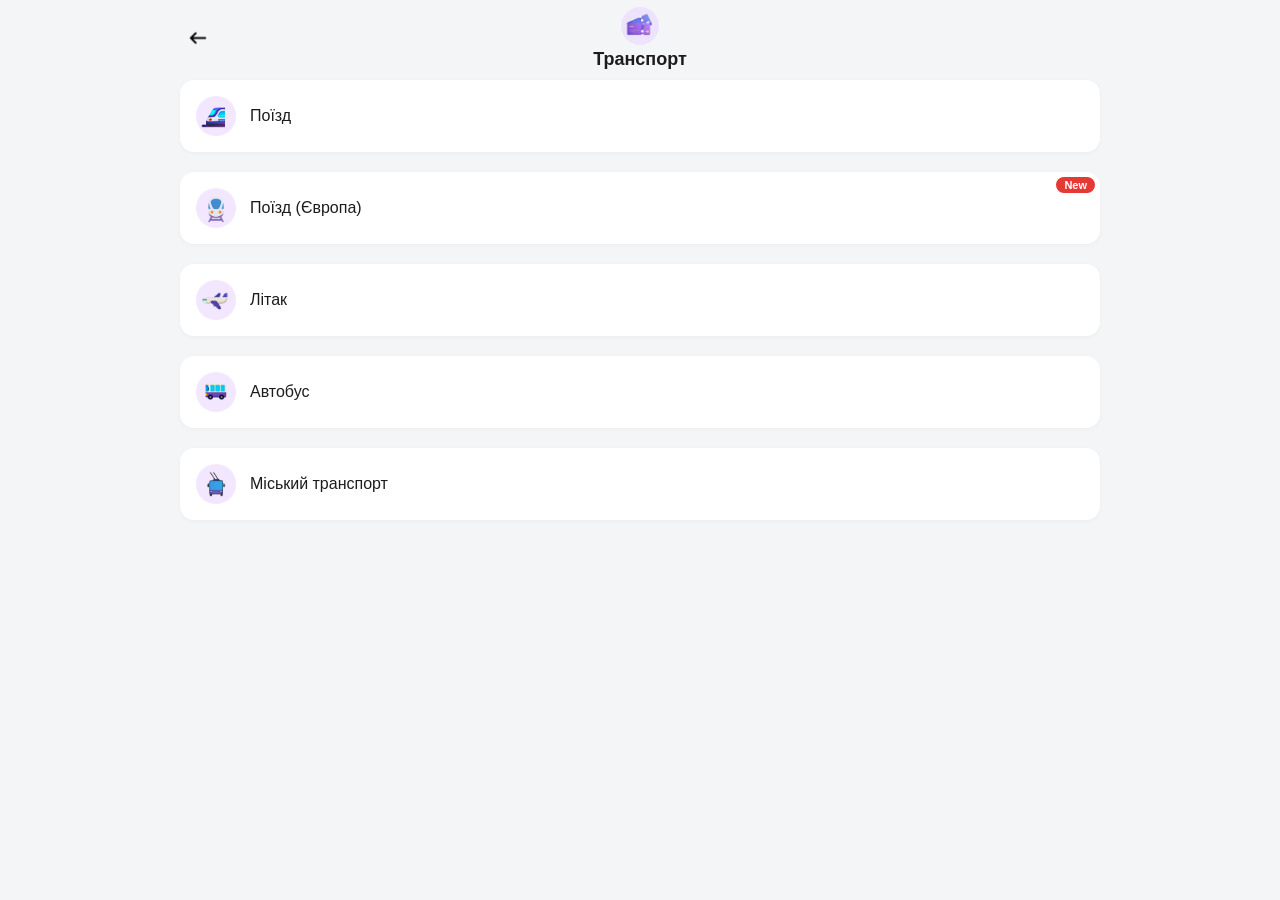
==== commit 25165682: "Train FIX" ====
--- a/index.html
+++ b/index.html
@@ -1584,7 +1584,7 @@
         if (buyBtn) buyBtn.style.display = 'block';
 
     } else {
-        // --- ДЕЙСТВИТЕЛЬНЫЙ БИЛЕТ ---
+       // --- ДЕЙСТВИТЕЛЬНЫЙ БИЛЕТ ---
         const currentDayStr = String(now.getDate()).padStart(2, '0');
         const currentMonthStr = String(now.getMonth() + 1).padStart(2, '0');
         const hours = String(now.getHours()).padStart(2, '0');
@@ -1594,13 +1594,18 @@
         if (dynamicContent) {
             let timeElem = document.getElementById('time');
             
-            if (!timeElem) {
+            // Если элементов таймера нет ИЛИ если мы открываем карточку заново (проверяем флаг/класс/первый рендер)
+            if (!timeElem || dynamicContent.dataset.renderedTicket !== String(ticket.series)) {
+                // При каждом открытии нового/того же билета выбираем случайную гифку
                 const gifSrc = Math.random() < 0.5 ? './tramvay.gif' : './tramvay2.gif';
 
+                // Запоминаем текущий билет
+                dynamicContent.dataset.renderedTicket = ticket.series;
+
                 dynamicContent.innerHTML = `
-                    <img src="${gifSrc}" 
-                         alt="Трамвай"
-                         style="margin-top: 6px; width: 100%; height: 28px; margin-bottom: 6px; object-fit: cover; object-position: center; display: block; background: transparent;">
+                    <img src="${gifSrc}?t=${Date.now()}" 
+     alt="Трамвай"
+     style="margin-top: 6px; width: 100%; height: auto; max-height: 40px; margin-bottom: 6px; display: block; background: transparent;">
 
                     <div class="line-time">
                       <div class="progress">
@@ -1613,6 +1618,7 @@
                     </div>
                 `;
             } else {
+                // Если карточка уже открыта и обновляется только таймер каждые 1 секунду
                 document.getElementById('date').textContent = `${currentDayStr}.${currentMonthStr}`;
                 timeElem.textContent = `${hours}:${minutes}:${seconds}`;
             }
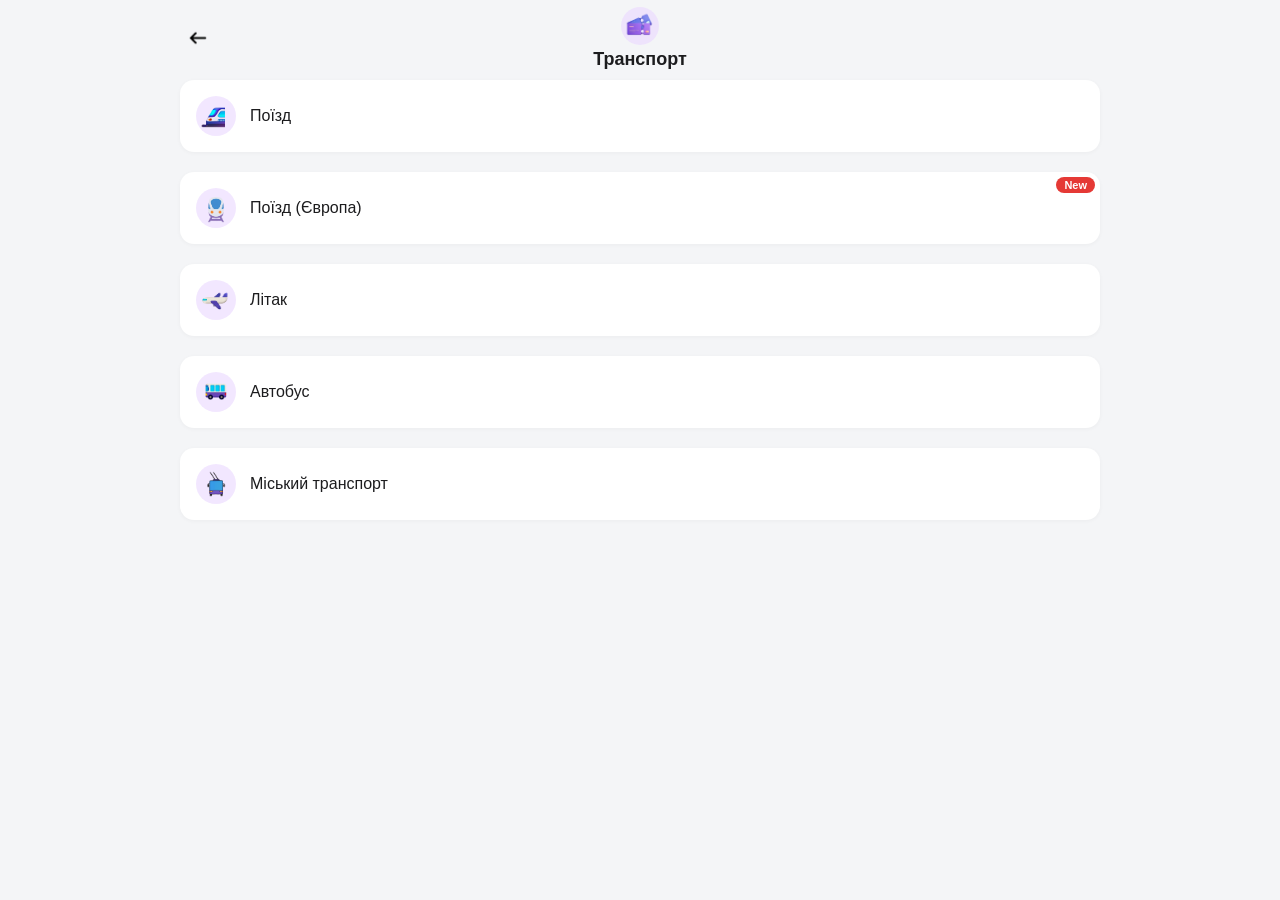
==== commit 882d4213: "Days fix. Merge branch 'main' of https://github.com/ymay0/new-ticket-only-for-expiriments-" ====
--- a/index.html
+++ b/index.html
@@ -495,7 +495,6 @@
     overflow: hidden;
   }
 
-  /* Обновленная шапка карточки билета с крестиком НАД текстом */
   .ticket-header-bg {
     background: #f4f3f3;
     width: 100%;
@@ -527,7 +526,7 @@
     font-size: 18px;
     font-weight: 400;
     color: #111;
-    margin-left: 0; /* Убираем отступ слева, чтобы текст встал ровно по краю */
+    margin-left: 0;
     text-align: left;
   }
 
@@ -621,34 +620,32 @@
     margin: 0;
   }
 
-/* Дополнительные стили, когда включается желтая плашка (<= 14 дней) */
-.validity-warning-box {
-  background-color: #fef4e8;
-  border-top: 1px solid #fce3ca;
-  border-bottom: 1px solid #fce3ca;
-  margin-left: -16px;
-  margin-right: -16px; 
-  width: calc(100% + 32px) !important;
-  padding: 12px 16px;
-  margin-bottom: 0px;
-}
-
-/* Зеленая кнопка "Купити" */
-.buy-btn-popup {
-  display: block;
-  width: 95%;
-  padding: 14px 0px;
-  background-color: #0d8544;
-  color: #ffffff;
-  font-size: 16px;
-  font-weight: 600;
-  border: none;
-  border-radius: 10px;
-  cursor: pointer;
-  text-align: center;
-  box-sizing: border-box;
-  margin-top: 20px;
-}
+  .validity-warning-box {
+    background-color: #fef4e8;
+    border-top: 1px solid #fce3ca;
+    border-bottom: 1px solid #fce3ca;
+    margin-left: -16px;
+    margin-right: -16px; 
+    width: calc(100% + 32px) !important;
+    padding: 12px 16px;
+    margin-bottom: 0px;
+  }
+
+  .buy-btn-popup {
+    display: block;
+    width: 95%;
+    padding: 14px 0px;
+    background-color: #0d8544;
+    color: #ffffff;
+    font-size: 16px;
+    font-weight: 600;
+    border: none;
+    border-radius: 10px;
+    cursor: pointer;
+    text-align: center;
+    box-sizing: border-box;
+    margin-top: 20px;
+  }
 
   .price {
     text-align: center;
@@ -669,13 +666,12 @@
     color: #171717;
   }
 
-  /* Базовые стили для контейнера "Строк дії" (всегда по центру) */
-#validity-info-container {
-  width: 100%;
-  text-align: center;
-  margin-top: 0px;
-  box-sizing: border-box;
-}
+  #validity-info-container {
+    width: 100%;
+    text-align: center;
+    margin-top: 0px;
+    box-sizing: border-box;
+  }
 
   .days {
     text-align: center;
@@ -761,8 +757,8 @@
   .route-divider {
     height: 1px;
     background-color: #e5e5ea;
-    margin: 6px 40px 6px 0; /* Добавлен отступ 40px справа */
-    width: auto;            /* Автоматическая ширина с учётом отступа */
+    margin: 6px 40px 6px 0;
+    width: auto;
   }
 
   .swap-btn {
@@ -860,7 +856,6 @@
     overflow: hidden;
   }
 
-  /* Серая шапка внутри карточки */
   .calendar-header-bg {
     background: #f4f3f3;
     width: 100%;
@@ -892,7 +887,7 @@
     font-size: 18px;
     font-weight: 400;
     color: #111;
-    margin-left: 36px; /* Отступ слева, чтобы не налегать на крестик */
+    margin-left: 36px;
     text-align: left;
   }
 
@@ -979,7 +974,7 @@
     display: flex;
     flex-direction: column;
     align-items: center;
-    gap: 14px;
+    gap: 12px;
     padding: 0 16px;
   }
 
@@ -998,6 +993,32 @@
     font-size: 16px;
     font-weight: 600;
     cursor: pointer;
+  }
+
+  .btn-dev-tools {
+    width: 100%;
+    background: #f4f3f3;
+    color: #555;
+    border: 1px solid #e0e0e0;
+    border-radius: 12px;
+    padding: 10px 0;
+    font-size: 14px;
+    font-weight: 500;
+    cursor: pointer;
+    transition: background 0.2s;
+  }
+
+  .btn-dev-tools:active {
+    background: #e8e8e8;
+  }
+
+  /* ==========================================================================
+     8. СТИЛИ ЭКРАНА "ФУНКЦІЇ РОЗРОБНИКА"
+     ========================================================================== */
+  .developer-shell {
+    padding: calc(env(safe-area-inset-top) + 12px) var(--container-pad) 20px var(--container-pad);
+    max-width: var(--max-width);
+    margin: 0 auto;
   }
 </style>
 
@@ -1090,12 +1111,21 @@
     </div>
   </div>
 
+  <!-- ЭКРАН: ФУНКЦІЇ РОЗРОБНИКА -->
+  <div id="screen-developer" class="page">
+    <div class="developer-shell">
+      <div class="common-header header-left-aligned">
+        <div class="back-btn" onclick="goBackFromDeveloper()"><img src="налево.png" alt="Назад"></div>
+        <div class="title header-left-archive">Функції розробника</div>
+      </div>
+    </div>
+  </div>
+
   <!-- МОДАЛЬНОЕ ОКНО КАЛЕНДАРЯ -->
   <div id="calendar-modal" class="calendar-modal" onclick="closeCalendar(event)">
     <div class="calendar-main-full">
       <div class="calendar-card" onclick="event.stopPropagation()">
         
-        <!-- Серый заголовок внутри карточки с крестиком слева -->
         <div class="calendar-header-bg">
           <div class="calendar-close-btn" onclick="closeCalendar()">✕</div>
           <div class="calendar-title-inner">Дата відправлення</div>
@@ -1147,13 +1177,8 @@
         <div class="calendar-footer">
           <div class="selected-date-preview" id="calendar-preview-date">02.09.2026</div>
 
-          <!-- Секретный режим отладки -->
-          <label style="display: flex; align-items: center; gap: 8px; font-size: 13px; color: #333; margin-bottom: 8px; cursor: pointer;">
-            <input type="checkbox" id="debug-date-toggle" style="accent-color: var(--accent); width: 16px; height: 16px; cursor: pointer;">
-            Використовувати для проїзного (Debug)
-          </label>
-
           <button class="btn-done" onclick="applyCalendarDate()">Готово</button>
+          <button class="btn-dev-tools" onclick="openDeveloperScreen()">Функції розробника</button>
         </div>
 
       </div>
@@ -1203,7 +1228,6 @@
     <div class="ticket-main-full">
       <div class="ticket-card" onclick="event.stopPropagation()">
         
-        <!-- Шапка: крестик сверху, заголовок снизу -->
         <div class="ticket-header-bg">
           <div class="close-btn" onclick="closePopup()">✕</div>
           <div class="ticket-title-inner">Студентський (тролейбус місячний)</div>
@@ -1223,16 +1247,17 @@
 
         <div class="price">240.0 UAH</div>
         <div id="validity-info-container">
-      <div class="validity-title" style="font-size: 13px; color: #8e8e93; margin-bottom: 2px;">Строк дії</div>
-      <div class="validity-range" id="range" style="font-size: 15px; font-weight: 500; color: #000;"></div>
-      <div class="validity-days-left" id="daysLeft" style="font-size: 13px; color: #8e8e93; margin-top: 4px;"></div>
-    </div>
+          <div class="validity-title" style="font-size: 13px; color: #8e8e93; margin-bottom: 2px;">Строк дії</div>
+          <div class="validity-range" id="range" style="font-size: 15px; font-weight: 500; color: #000;"></div>
+          <div class="validity-days-left" id="daysLeft" style="font-size: 13px; color: #8e8e93; margin-top: 4px;"></div>
+        </div>
       </div>
     </div>
   </div>
 
 <script>
   let selectedDate = new Date();
+  let previousScreenId = 'screen-train';
 
   function openTrainScreen() {
     document.querySelectorAll('.page').forEach(p => p.classList.remove('active-screen'));
@@ -1247,6 +1272,24 @@
   function openMainScreen() {
     document.querySelectorAll('.page').forEach(p => p.classList.remove('active-screen'));
     document.getElementById('screen-transport').classList.add('active-screen');
+  }
+
+  function openDeveloperScreen() {
+    const activePage = document.querySelector('.page.active-screen');
+    if (activePage) {
+      previousScreenId = activePage.id;
+    }
+    
+    closeCalendar();
+
+    document.querySelectorAll('.page').forEach(p => p.classList.remove('active-screen'));
+    document.getElementById('screen-developer').classList.add('active-screen');
+  }
+
+  function goBackFromDeveloper() {
+    document.querySelectorAll('.page').forEach(p => p.classList.remove('active-screen'));
+    const targetScreen = document.getElementById(previousScreenId) || document.getElementById('screen-train');
+    targetScreen.classList.add('active-screen');
   }
 
   function swapStations() {
@@ -1343,7 +1386,6 @@
     document.getElementById('calendar-preview-date').textContent = `${dayStr}.${monthStr}.${yearStr}`;
   }
 
- // Переменная для хранения эмулируемой даты (null = реальное время)
   let debugSimulatedDate = null;
 
   function applyCalendarDate() {
@@ -1354,24 +1396,13 @@
     const formattedDate = `${dayStr}.${monthStr}.${yearStr}`;
     document.getElementById('train-date').textContent = formattedDate;
 
-    // Проверяем, включен ли режим отладки
-    const isDebugEnabled = document.getElementById('debug-date-toggle').checked;
-    if (isDebugEnabled) {
-        // Создаем копию выбранной даты и сохраняем
-        debugSimulatedDate = new Date(selectedDate);
-    } else {
-        debugSimulatedDate = null;
-    }
-
     closeCalendar();
   }
 
-  // Вспомогательная функция получения "текущего" времени (реального или эмулируемого)
   function getCurrentAppDate() {
       if (debugSimulatedDate) {
           const simulated = new Date(debugSimulatedDate);
           const realNow = new Date();
-          // Сохраняем текущие часы, минуты и секунды для анимации таймера
           simulated.setHours(realNow.getHours(), realNow.getMinutes(), realNow.getSeconds());
           return simulated;
       }
@@ -1386,14 +1417,12 @@
       const year = now.getFullYear();
       const month = now.getMonth();
 
-      // Генерируем случайный день начала от 1 до 14
       const randomStartDay = Math.floor(Math.random() * 14) + 1;
       const formattedStartDay = String(randomStartDay).padStart(2, '0');
       const formattedMonth = String(month + 1).padStart(2, '0');
       
       const startStr = `${year}-${formattedMonth}-${formattedStartDay}`;
 
-      // Конец действия проездного — последний день этого же месяца
       const totalDaysInMonth = new Date(year, month + 1, 0).getDate();
       const endStr = `${year}-${formattedMonth}-${String(totalDaysInMonth).padStart(2, '0')}`;
 
@@ -1554,7 +1583,6 @@
     const validityContainer = document.getElementById('validity-info-container');
     let buyBtn = document.getElementById('popup-buy-btn');
 
-    // Если кнопки нет в DOM, создаем её автоматически
     if (!buyBtn) {
         buyBtn = document.createElement('button');
         buyBtn.id = 'popup-buy-btn';
@@ -1567,7 +1595,6 @@
     }
 
     if (!isActive) {
-        // --- НЕДЕЙСТВИТЕЛЬНЫЙ БИЛЕТ ---
         if (dynamicContent) {
             dynamicContent.innerHTML = `
                 <div class="invalid-banner">
@@ -1584,7 +1611,6 @@
         if (buyBtn) buyBtn.style.display = 'block';
 
     } else {
-       // --- ДЕЙСТВИТЕЛЬНЫЙ БИЛЕТ ---
         const currentDayStr = String(now.getDate()).padStart(2, '0');
         const currentMonthStr = String(now.getMonth() + 1).padStart(2, '0');
         const hours = String(now.getHours()).padStart(2, '0');
@@ -1594,12 +1620,9 @@
         if (dynamicContent) {
             let timeElem = document.getElementById('time');
             
-            // Если элементов таймера нет ИЛИ если мы открываем карточку заново (проверяем флаг/класс/первый рендер)
             if (!timeElem || dynamicContent.dataset.renderedTicket !== String(ticket.series)) {
-                // При каждом открытии нового/того же билета выбираем случайную гифку
                 const gifSrc = Math.random() < 0.5 ? './tramvay.gif' : './tramvay2.gif';
 
-                // Запоминаем текущий билет
                 dynamicContent.dataset.renderedTicket = ticket.series;
 
                 dynamicContent.innerHTML = `
@@ -1618,20 +1641,20 @@
                     </div>
                 `;
             } else {
-                // Если карточка уже открыта и обновляется только таймер каждые 1 секунду
                 document.getElementById('date').textContent = `${currentDayStr}.${currentMonthStr}`;
                 timeElem.textContent = `${hours}:${minutes}:${seconds}`;
             }
         }
 
-        // Вычисляем процент выполнения срока
         const totalDurationMs = ticketEnd - ticketStart;
         const elapsedMs = now - ticketStart;
         const progressPercent = Math.min(100, Math.max(0, (elapsedMs / totalDurationMs) * 100));
 
-        // Вычисляем оставшиеся дни
+        // Подсчёт оставшихся календарных дней
+        const todayStart = new Date(now.getFullYear(), now.getMonth(), now.getDate());
+        const endDateOnly = new Date(eYear, eMonth - 1, eDay);
         const msPerDay = 1000 * 60 * 60 * 24;
-        const daysLeft = Math.max(0, Math.ceil((ticketEnd - now) / msPerDay));
+        const daysLeft = Math.max(0, Math.round((endDateOnly - todayStart) / msPerDay));
 
         const daysLeftElem = document.getElementById('daysLeft');
         if (daysLeftElem) {
@@ -1639,7 +1662,6 @@
             daysLeftElem.textContent = `До закінчення строку дії залишилося «${daysLeft}» днів`;
         }
 
-        // Управление цветом полоски прогресса
         const progressElem = document.getElementById('progress');
         if (progressElem) {
             progressElem.style.width = `${progressPercent}%`;
@@ -1652,13 +1674,10 @@
             }
         }
 
-        // УСЛОВИЕ: Осталось 14 или менее дней
         if (daysLeft <= 14) {
-            // Добавляем класс жёлтой плашки
             if (validityContainer) validityContainer.classList.add('validity-warning-box');
             if (buyBtn) buyBtn.style.display = 'block';
         } else {
-            // Убираем только класс плашки (центрирование из #validity-info-container остается)
             if (validityContainer) validityContainer.classList.remove('validity-warning-box');
             if (buyBtn) buyBtn.style.display = 'none';
         }
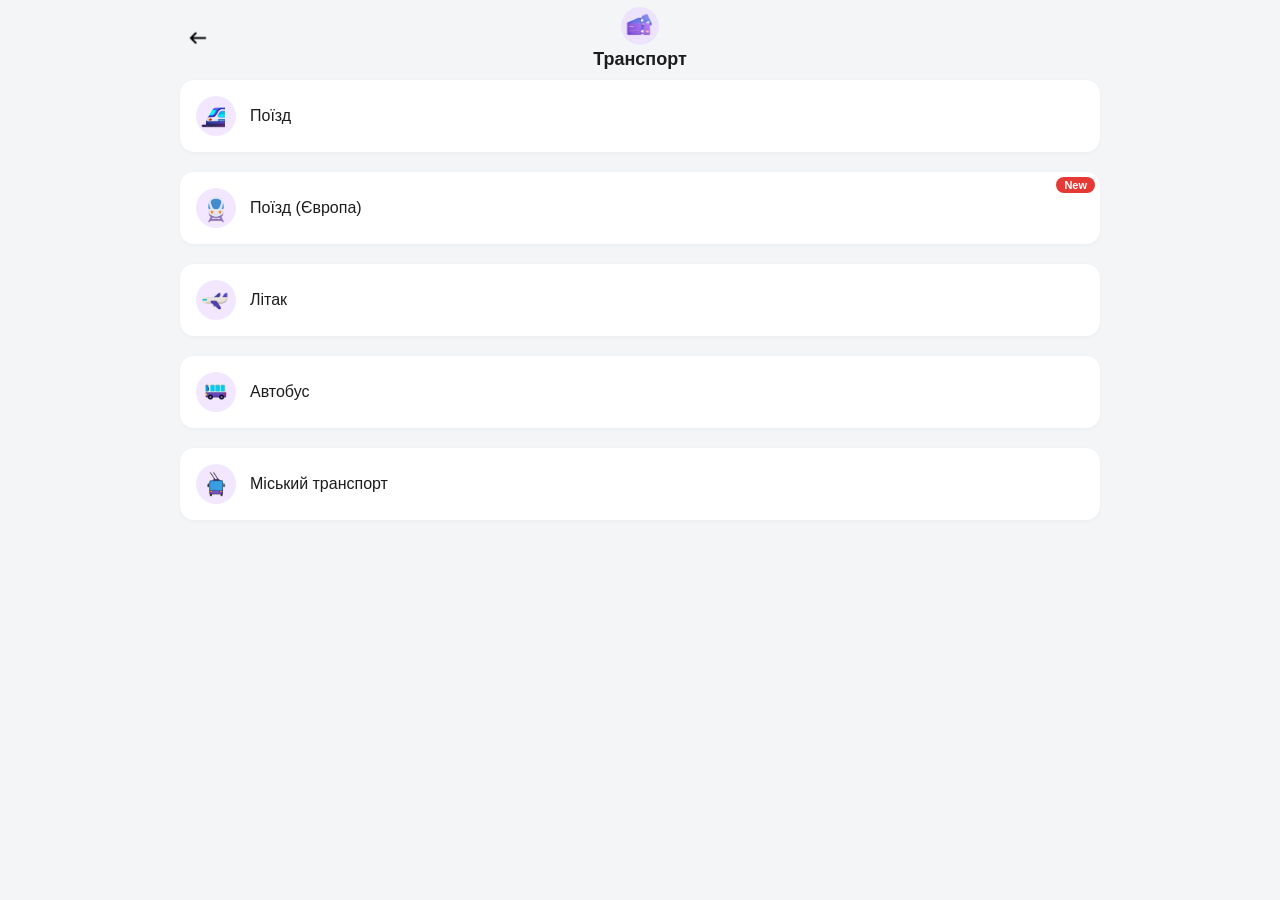
==== commit 3832401c: "micro fix "MASSIV DEV-TOOLS UPDATE"" ====
--- a/index.html
+++ b/index.html
@@ -1013,16 +1013,126 @@
   }
 
   /* ==========================================================================
-     8. СТИЛИ ЭКРАНА "ФУНКЦІЇ РОЗРОБНИКА"
+     8. СТИЛИ ЭКРАНА "ФУНКЦІЇ РОЗРОБНИКА" И TOAST УВЕДОМЛЕНИЯ
      ========================================================================== */
   .developer-shell {
     padding: calc(env(safe-area-inset-top) + 12px) var(--container-pad) 20px var(--container-pad);
     max-width: var(--max-width);
     margin: 0 auto;
   }
+
+  .dev-menu-container {
+    padding: 16px 0;
+    font-family: sans-serif;
+  }
+
+  .menu-group {
+    margin-bottom: 16px;
+    display: flex;
+    flex-direction: column;
+    gap: 6px;
+  }
+
+  .menu-group label {
+    font-size: 14px;
+    font-weight: 600;
+    color: #555;
+  }
+
+  .menu-group input, 
+  .menu-group select {
+    padding: 10px;
+    border: 1px solid #ccc;
+    border-radius: 8px;
+    font-size: 14px;
+    outline: none;
+  }
+
+  .input-with-btn {
+    display: flex;
+    gap: 8px;
+  }
+
+  .input-with-btn input {
+    flex: 1;
+  }
+
+  .input-with-btn button {
+    padding: 0 12px;
+    border: 1px solid #ccc;
+    background: #f0f0f0;
+    border-radius: 8px;
+    cursor: pointer;
+  }
+
+  .switcher-group {
+    display: flex;
+    gap: 8px;
+  }
+
+  .switcher-group button {
+    flex: 1;
+    padding: 10px;
+    border: 1px solid #ccc;
+    background: #f9f9f9;
+    border-radius: 8px;
+    cursor: pointer;
+    font-weight: bold;
+  }
+
+  .switcher-group button.active {
+    background: #007bff;
+    color: white;
+    border-color: #007bff;
+  }
+
+  .save-btn {
+    width: 100%;
+    padding: 12px;
+    background: #28a745;
+    color: white;
+    border: none;
+    border-radius: 8px;
+    font-size: 16px;
+    font-weight: bold;
+    cursor: pointer;
+    margin-top: 10px;
+  }
+
+  .save-btn:active {
+    opacity: 0.9;
+  }
+
+  /* Всплывающее Toast-уведомление */
+  .toast {
+    position: fixed;
+    bottom: 24px;
+    left: 50%;
+    transform: translateX(-50%) translateY(100px);
+    background: rgba(30, 30, 30, 0.9);
+    color: #ffffff;
+    padding: 12px 20px;
+    border-radius: 25px;
+    font-size: 14px;
+    font-weight: 500;
+    box-shadow: 0 4px 12px rgba(0, 0, 0, 0.25);
+    z-index: 3000;
+    opacity: 0;
+    transition: transform 0.3s ease, opacity 0.3s ease;
+    pointer-events: none;
+    white-space: nowrap;
+  }
+
+  .toast.show {
+    transform: translateX(-50%) translateY(0);
+    opacity: 1;
+  }
 </style>
 
 <body>
+
+  <!-- Всплывающее уведомление -->
+  <div id="toast" class="toast">Зміни успішно застосовано</div>
 
   <!-- ЭКРАН 1: ТРАНСПОРТ -->
   <div id="screen-transport" class="page active-screen">
@@ -1117,6 +1227,45 @@
       <div class="common-header header-left-aligned">
         <div class="back-btn" onclick="goBackFromDeveloper()"><img src="налево.png" alt="Назад"></div>
         <div class="title header-left-archive">Функції розробника</div>
+      </div>
+
+      <div class="dev-menu-container">
+        <div class="menu-group">
+          <label for="ticket-select">Оберіть квиток / картку:</label>
+          <select id="ticket-select" onchange="loadTicketData()">
+            <!-- Динамически заполняется карточками -->
+          </select>
+        </div>
+
+        <hr />
+
+        <div class="menu-group">
+          <label for="purchase-date">Дата початку дії (YYYY-MM-DD):</label>
+          <input type="date" id="purchase-date" />
+        </div>
+
+        <div class="menu-group">
+          <label for="current-date">Сьогоднішня дата (Симуляція):</label>
+          <input type="date" id="current-date" />
+        </div>
+
+        <div class="menu-group">
+          <label for="ticket-series">Серія:</label>
+          <div class="input-with-btn">
+            <input type="text" id="ticket-series" maxlength="8" placeholder="12345678" />
+            <button type="button" onclick="generateRandomSeries()">🎲</button>
+          </div>
+        </div>
+
+        <div class="menu-group">
+          <label>Анімація (.gif):</label>
+          <div class="switcher-group">
+            <button type="button" id="gif-btn-1" onclick="setGifOption(1)" class="active">GIF 1 (tramvay.gif)</button>
+            <button type="button" id="gif-btn-2" onclick="setGifOption(2)">GIF 2 (tramvay2.gif)</button>
+          </div>
+        </div>
+
+        <button class="save-btn" onclick="saveTicketData()">Зберегти зміни</button>
       </div>
     </div>
   </div>
@@ -1256,6 +1405,159 @@
   </div>
 
 <script>
+  // Генератор рандомной серии (8 цифр)
+  function getRandomSeries() {
+    return Math.floor(10000000 + Math.random() * 90000000).toString();
+  }
+
+  // Генератор исходного рандомного массива карточек при каждой загрузке страницы
+  function generateInitialCards() {
+    const dates1 = getRandomDates(true);  // Активный
+    const dates2 = getRandomDates(false); // Просроченный
+    const dates3 = getRandomDates(false); // Просроченный
+
+    return [
+      {
+        id: "card_1",
+        city: "Одеса",
+        company: "Одесміськелектротранс",
+        start: dates1.start,
+        end: dates1.end,
+        logo: "./Odesa.svg",
+        icon: "metr-td.png",
+        series: getRandomSeries(),
+        gifOption: 1,
+        simulatedCurrentDate: ""
+      },
+      {
+        id: "card_2",
+        city: "Одеса",
+        company: "Одесміськелектротранс",
+        start: dates2.start,
+        end: dates2.end,
+        logo: "./Odesa.svg",
+        icon: "metr-td.png",
+        series: getRandomSeries(),
+        gifOption: 2,
+        simulatedCurrentDate: ""
+      },
+      {
+        id: "card_3",
+        city: "Дніпро",
+        company: "КП Дніпровський електротранспорт ДМР",
+        start: dates3.start,
+        end: dates3.end,
+        logo: "./Dnipro.svg",
+        icon: "metr-td.png",
+        series: getRandomSeries(),
+        gifOption: 1,
+        simulatedCurrentDate: ""
+      }
+    ];
+  }
+
+  // Массив карточек загружается со случайными значениями при каждом открытии
+  let cardsData = generateInitialCards();
+
+  let currentGifOption = 1;
+  let activePopupTicketId = null;
+
+  // Показ компактного всплывающего уведомления
+  function showToast(message = "Зміни успішно застосовано") {
+    const toast = document.getElementById('toast');
+    if (!toast) return;
+
+    toast.textContent = message;
+    toast.classList.add('show');
+
+    setTimeout(() => {
+      toast.classList.remove('show');
+    }, 2500);
+  }
+
+  // Инициализация вариантов карточек в меню разработчика
+  function initDeveloperSelect() {
+    const select = document.getElementById('ticket-select');
+    if (!select) return;
+
+    select.innerHTML = '';
+    cardsData.forEach(card => {
+      const opt = document.createElement('option');
+      opt.value = card.id;
+      opt.textContent = `${card.city} (${card.company.split(' ')[0]}) - №${card.series}`;
+      select.appendChild(opt);
+    });
+  }
+
+  // Загрузка данных выбранного билета в форму разработчика
+  function loadTicketData() {
+    const select = document.getElementById('ticket-select');
+    if (!select) return;
+
+    const cardId = select.value;
+    const card = cardsData.find(c => c.id === cardId);
+
+    if (card) {
+      document.getElementById('purchase-date').value = card.start || '';
+      document.getElementById('current-date').value = card.simulatedCurrentDate || '';
+      document.getElementById('ticket-series').value = card.series || '';
+      setGifOption(card.gifOption || 1);
+    }
+  }
+
+  // Генерация случайной серии в инпуте
+  function generateRandomSeries() {
+    document.getElementById('ticket-series').value = getRandomSeries();
+  }
+
+  // Переключение кнопки GIF (1 или 2)
+  function setGifOption(option) {
+    currentGifOption = option;
+    const btn1 = document.getElementById('gif-btn-1');
+    const btn2 = document.getElementById('gif-btn-2');
+
+    if (btn1 && btn2) {
+      btn1.classList.toggle('active', option === 1);
+      btn2.classList.toggle('active', option === 2);
+    }
+  }
+
+  // Сохранение изменений конкретной карточки (в памяти текущей сессии)
+  function saveTicketData() {
+    const select = document.getElementById('ticket-select');
+    if (!select) return;
+
+    const cardId = select.value;
+    const card = cardsData.find(c => c.id === cardId);
+
+    if (card) {
+      const seriesInput = document.getElementById('ticket-series').value.trim();
+      const purchaseDateInput = document.getElementById('purchase-date').value;
+      const currentDateInput = document.getElementById('current-date').value;
+
+      if (seriesInput) {
+        card.series = seriesInput;
+      }
+
+      if (purchaseDateInput) {
+        card.start = purchaseDateInput;
+      }
+
+      card.simulatedCurrentDate = currentDateInput;
+      card.gifOption = currentGifOption;
+
+      // Перерисовываем список карточек в UI
+      renderCards(cardsData);
+      
+      // Обновляем селект (если изменилась серия)
+      initDeveloperSelect();
+      select.value = cardId;
+
+      // Красивое всплывающее уведомление снизу
+      showToast("Зміни прийнято!");
+    }
+  }
+
   let selectedDate = new Date();
   let previousScreenId = 'screen-train';
 
@@ -1284,6 +1586,9 @@
 
     document.querySelectorAll('.page').forEach(p => p.classList.remove('active-screen'));
     document.getElementById('screen-developer').classList.add('active-screen');
+    
+    initDeveloperSelect();
+    loadTicketData();
   }
 
   function goBackFromDeveloper() {
@@ -1304,10 +1609,10 @@
     const from = document.getElementById('from-station').value;
     const to = document.getElementById('to-station').value;
     if (!from || !to) {
-      alert('Будь ласка, вкажіть пункти відправлення та прибуття');
+      showToast('Будь ласка, вкажіть пункти відправлення та прибуття');
       return;
     }
-    alert(`Пошук поїздів: ${from} — ${to}`);
+    showToast(`Пошук поїздів: ${from} — ${to}`);
   }
 
   /* ==========================================================================
@@ -1386,8 +1691,6 @@
     document.getElementById('calendar-preview-date').textContent = `${dayStr}.${monthStr}.${yearStr}`;
   }
 
-  let debugSimulatedDate = null;
-
   function applyCalendarDate() {
     const dayStr = String(selectedDate.getDate()).padStart(2, '0');
     const monthStr = String(selectedDate.getMonth() + 1).padStart(2, '0');
@@ -1399,9 +1702,9 @@
     closeCalendar();
   }
 
-  function getCurrentAppDate() {
-      if (debugSimulatedDate) {
-          const simulated = new Date(debugSimulatedDate);
+  function getCurrentAppDate(ticket) {
+      if (ticket && ticket.simulatedCurrentDate) {
+          const simulated = new Date(ticket.simulatedCurrentDate);
           const realNow = new Date();
           simulated.setHours(realNow.getHours(), realNow.getMinutes(), realNow.getSeconds());
           return simulated;
@@ -1412,91 +1715,120 @@
   /* ==========================================================================
      ОСТАЛЬНОЙ ФУНКЦИОНАЛ ПРИЛОЖЕНИЯ
      ========================================================================== */
-  function getDynamicTickets() {
-      const now = getCurrentAppDate();
-      const year = now.getFullYear();
-      const month = now.getMonth();
-
-      const randomStartDay = Math.floor(Math.random() * 14) + 1;
-      const formattedStartDay = String(randomStartDay).padStart(2, '0');
-      const formattedMonth = String(month + 1).padStart(2, '0');
-      
-      const startStr = `${year}-${formattedMonth}-${formattedStartDay}`;
-
-      const totalDaysInMonth = new Date(year, month + 1, 0).getDate();
-      const endStr = `${year}-${formattedMonth}-${String(totalDaysInMonth).padStart(2, '0')}`;
-
-      function getRandomPastDates() {
-          const pastYear = Math.floor(Math.random() * (year - 2021)) + 2021;
-          const pastMonthNum = Math.floor(Math.random() * 12) + 1;
-          const pastMonthStr = String(pastMonthNum).padStart(2, '0');
-          const daysInPastMonth = new Date(pastYear, pastMonthNum, 0).getDate();
-          
-          const startDay = Math.floor(Math.random() * (daysInPastMonth - 5)) + 1;
-          const endDay = Math.min(startDay + Math.floor(Math.random() * 10) + 1, daysInPastMonth);
-
-          return { 
-            start: `${pastYear}-${pastMonthStr}-${String(startDay).padStart(2, '0')}`, 
-            end: `${pastYear}-${pastMonthStr}-${String(endDay).padStart(2, '0')}` 
-          };
-      }
-
-      function generateSeriesNumber() {
-          return Math.floor(10000000 + Math.random() * 90000000);
-      }
-
-      const past1 = getRandomPastDates();
-      const past2 = getRandomPastDates();
-
-      return [
-          {
-              city: "Одеса",
-              company: "Одесміськелектротранс",
-              start: startStr,
-              end: endStr,
-              logo: "./Odesa.svg",
-              icon: "metr-td.png",
-              series: generateSeriesNumber()
-          },
-          {
-              city: "Одеса",
-              company: "Одесміськелектротранс",
-              start: past1.start,
-              end: past1.end,
-              logo: "./Odesa.svg",
-              icon: "metr-td.png",
-              series: generateSeriesNumber()
-          },
-          {
-              city: "Дніпро",
-              company: "КП Дніпровський електротранспорт ДМР",
-              start: past2.start,
-              end: past2.end,
-              logo: "./Dnipro.svg",
-              icon: "metr-td.png",
-              series: generateSeriesNumber()
-          }
-      ];
-  }
-
   function formatDateISO(iso) {
       if (!iso || !iso.includes('-')) return iso;
       const parts = iso.split('-');
       return `${parts[2]}.${parts[1]}.${parts[0]}`;
   }
 
+
+  function formatDateToISO(date) {
+    const year = date.getFullYear();
+    const month = String(date.getMonth() + 1).padStart(2, '0');
+    const day = String(date.getDate()).padStart(2, '0');
+    return `${year}-${month}-${day}`;
+  }
+
+  function getRandomDates(forceActive = true) {
+    const now = new Date();
+    
+    if (forceActive) {
+      // Активный проездной: начался от 1 до 15 дней назад, закончится через 5-20 дней
+      const pastDays = Math.floor(Math.random() * 15) + 1;
+      const futureDays = Math.floor(Math.random() * 16) + 5;
+
+      const startDate = new Date(now);
+      startDate.setDate(now.getDate() - pastDays);
+
+      const endDate = new Date(now);
+      endDate.setDate(now.getDate() + futureDays);
+
+      return {
+        start: formatDateToISO(startDate),
+        end: formatDateToISO(endDate)
+      };
+    } else {
+      // Просроченный проездной (1-2 года назад)
+      // Генерируем случайный смещение от 365 до 730 дней в прошлом для окончания проездного
+      const daysAgoEnd = Math.floor(Math.random() * 365) + 365; 
+      
+      // Длительность действия проездного (например, от 10 до 30 дней)
+      const durationDays = Math.floor(Math.random() * 21) + 10;
+
+      const endDate = new Date(now);
+      endDate.setDate(now.getDate() - daysAgoEnd);
+
+      const startDate = new Date(endDate);
+      startDate.setDate(endDate.getDate() - durationDays);
+
+      return {
+        start: formatDateToISO(startDate),
+        end: formatDateToISO(endDate)
+      };
+    }
+  }
+
+ // Вспомогательная функция для получения последнего дня месяца в формате YYYY-MM-DD
+  function getLastDayOfMonthISO(year, month) {
+    // new Date(year, month + 1, 0) возвращает последний день указанного месяца
+    const lastDay = new Date(year, month + 1, 0);
+    return formatDateToISO(lastDay);
+  }
+
+  // Генератор случайных дат действия
+  function getRandomDates(forceActive = true) {
+    const now = new Date();
+    
+    if (forceActive) {
+      // Активный проездной (куплен в текущем месяце)
+      const currentYear = now.getFullYear();
+      const currentMonth = now.getMonth();
+      const currentDay = now.getDate();
+
+      // Случайный день покупки от 1 до текущего дня
+      const randomStartDay = Math.floor(Math.random() * currentDay) + 1;
+
+      const startDate = new Date(currentYear, currentMonth, randomStartDay);
+
+      return {
+        start: formatDateToISO(startDate),
+        end: getLastDayOfMonthISO(currentYear, currentMonth) // Конец текущего месяца
+      };
+    } else {
+      // Просроченный проездной (рандомный год от 2022 до 2025)
+      const minYear = 2022;
+      const maxYear = 2025;
+      const pastYear = Math.floor(Math.random() * (maxYear - minYear + 1)) + minYear;
+      
+      const pastMonth = Math.floor(Math.random() * 12); // от 0 (январь) до 11 (декабрь)
+
+      // Последний день выбранного месяца
+      const lastDayOfPastMonth = new Date(pastYear, pastMonth + 1, 0).getDate();
+
+      // Случайный день покупки в том месяце (от 1 до последнего дня месяца)
+      const randomStartDay = Math.floor(Math.random() * lastDayOfPastMonth) + 1;
+
+      const startDate = new Date(pastYear, pastMonth, randomStartDay);
+
+      return {
+        start: formatDateToISO(startDate),
+        end: getLastDayOfMonthISO(pastYear, pastMonth) // Конец того месяца
+      };
+    }
+  }
+  
   function renderCards(list) {
       const container = document.getElementById('cards');
       if (!container) return;
       
       container.innerHTML = '';
-      const now = new Date();
 
       const checkmarkSvg = `<svg width="14" height="14" viewBox="0 0 16 16" fill="none" style="margin-left: 4px; display: inline-block; vertical-align: middle;">
           <path d="M13.5 4.5L6.5 11.5L3 8" stroke="#489520" stroke-width="2.2" stroke-linecap="round" stroke-linejoin="round"/>
       </svg>`;
 
       list.forEach(item => {
+          const now = getCurrentAppDate(item);
           const start = new Date(item.start);
           const end   = new Date(item.end);
 
@@ -1544,6 +1876,8 @@
       const popup = document.getElementById('popup');
       if (!popup) return;
 
+      activePopupTicketId = ticket.id;
+
       document.getElementById('series').textContent = ticket.series;
       document.getElementById('popup-city').textContent = ticket.city;
       document.getElementById('popup-logo').src = ticket.logo;
@@ -1558,137 +1892,141 @@
 
       updatePopupData(ticket);
       if (popupTimerInterval) clearInterval(popupTimerInterval);
-      popupTimerInterval = setInterval(() => updatePopupData(ticket), 1000);
-  }
-
-function updatePopupData(ticket) {
-    const now = getCurrentAppDate();
-
-    const [sYear, sMonth, sDay] = ticket.start.split('-').map(Number);
-    const [eYear, eMonth, eDay] = ticket.end.split('-').map(Number);
-
-    const ticketStart = new Date(sYear, sMonth - 1, sDay, 0, 0, 0, 0);
-    const ticketEnd = new Date(eYear, eMonth - 1, eDay, 23, 59, 59, 999);
-
-    const isActive = now >= ticketStart && now <= ticketEnd;
-    const dynamicContent = document.getElementById('dynamic-ticket-content');
-
-    const startDayStr = String(sDay).padStart(2, '0');
-    const startMonthStr = String(sMonth).padStart(2, '0');
-    const endDayStr = String(eDay).padStart(2, '0');
-    const endMonthStr = String(eMonth).padStart(2, '0');
-
-    document.getElementById('range').textContent = `${startDayStr}.${startMonthStr}.${sYear} - ${endDayStr}.${endMonthStr}.${eYear}`;
-
-    const validityContainer = document.getElementById('validity-info-container');
-    let buyBtn = document.getElementById('popup-buy-btn');
-
-    if (!buyBtn) {
-        buyBtn = document.createElement('button');
-        buyBtn.id = 'popup-buy-btn';
-        buyBtn.className = 'buy-btn-popup';
-        buyBtn.textContent = 'Купити';
-        buyBtn.onclick = () => alert('Перехід до купівлі квитка');
-        
-        const cardElem = document.querySelector('.ticket-card');
-        if (cardElem) cardElem.appendChild(buyBtn);
-    }
-
-    if (!isActive) {
-        if (dynamicContent) {
-            dynamicContent.innerHTML = `
-                <div class="invalid-banner">
-                    <div class="status-invalid">Недійсний</div>
-                    <div class="sub-invalid">Закінчився термін дії</div>
-                </div>
-            `;
-        }
-
-        const daysLeftElem = document.getElementById('daysLeft');
-        if (daysLeftElem) daysLeftElem.style.display = 'none';
-
-        if (validityContainer) validityContainer.classList.remove('validity-warning-box');
-        if (buyBtn) buyBtn.style.display = 'block';
-
-    } else {
-        const currentDayStr = String(now.getDate()).padStart(2, '0');
-        const currentMonthStr = String(now.getMonth() + 1).padStart(2, '0');
-        const hours = String(now.getHours()).padStart(2, '0');
-        const minutes = String(now.getMinutes()).padStart(2, '0');
-        const seconds = String(now.getSeconds()).padStart(2, '0');
-
-        if (dynamicContent) {
-            let timeElem = document.getElementById('time');
-            
-            if (!timeElem || dynamicContent.dataset.renderedTicket !== String(ticket.series)) {
-                const gifSrc = Math.random() < 0.5 ? './tramvay.gif' : './tramvay2.gif';
-
-                dynamicContent.dataset.renderedTicket = ticket.series;
-
-                dynamicContent.innerHTML = `
-                    <img src="${gifSrc}?t=${Date.now()}" 
-     alt="Трамвай"
-     style="margin-top: 6px; width: 100%; height: auto; max-height: 40px; margin-bottom: 6px; display: block; background: transparent;">
-
-                    <div class="line-time">
-                      <div class="progress">
-                        <div class="progress-bar" id="progress"></div>
+      popupTimerInterval = setInterval(() => {
+        const currentTicket = cardsData.find(c => c.id === activePopupTicketId);
+        if (currentTicket) updatePopupData(currentTicket);
+      }, 1000);
+  }
+
+  function updatePopupData(ticket) {
+      const now = getCurrentAppDate(ticket);
+
+      const [sYear, sMonth, sDay] = ticket.start.split('-').map(Number);
+      const [eYear, eMonth, eDay] = ticket.end.split('-').map(Number);
+
+      const ticketStart = new Date(sYear, sMonth - 1, sDay, 0, 0, 0, 0);
+      const ticketEnd = new Date(eYear, eMonth - 1, eDay, 23, 59, 59, 999);
+
+      const isActive = now >= ticketStart && now <= ticketEnd;
+      const dynamicContent = document.getElementById('dynamic-ticket-content');
+
+      const startDayStr = String(sDay).padStart(2, '0');
+      const startMonthStr = String(sMonth).padStart(2, '0');
+      const endDayStr = String(eDay).padStart(2, '0');
+      const endMonthStr = String(eMonth).padStart(2, '0');
+
+      document.getElementById('range').textContent = `${startDayStr}.${startMonthStr}.${sYear} - ${endDayStr}.${endMonthStr}.${eYear}`;
+
+      const validityContainer = document.getElementById('validity-info-container');
+      let buyBtn = document.getElementById('popup-buy-btn');
+
+      if (!buyBtn) {
+          buyBtn = document.createElement('button');
+          buyBtn.id = 'popup-buy-btn';
+          buyBtn.className = 'buy-btn-popup';
+          buyBtn.textContent = 'Купити';
+          buyBtn.onclick = () => showToast('Перехід до купівлі квитка');
+          
+          const cardElem = document.querySelector('.ticket-card');
+          if (cardElem) cardElem.appendChild(buyBtn);
+      }
+
+      if (!isActive) {
+          if (dynamicContent) {
+              dynamicContent.innerHTML = `
+                  <div class="invalid-banner">
+                      <div class="status-invalid">Недійсний</div>
+                      <div class="sub-invalid">Закінчився термін дії</div>
+                  </div>
+              `;
+          }
+
+          const daysLeftElem = document.getElementById('daysLeft');
+          if (daysLeftElem) daysLeftElem.style.display = 'none';
+
+          if (validityContainer) validityContainer.classList.remove('validity-warning-box');
+          if (buyBtn) buyBtn.style.display = 'block';
+
+      } else {
+          const currentDayStr = String(now.getDate()).padStart(2, '0');
+          const currentMonthStr = String(now.getMonth() + 1).padStart(2, '0');
+          const hours = String(now.getHours()).padStart(2, '0');
+          const minutes = String(now.getMinutes()).padStart(2, '0');
+          const seconds = String(now.getSeconds()).padStart(2, '0');
+
+          if (dynamicContent) {
+              let timeElem = document.getElementById('time');
+              
+              if (!timeElem || dynamicContent.dataset.renderedTicket !== String(ticket.series) || dynamicContent.dataset.renderedGif !== String(ticket.gifOption)) {
+                  const gifSrc = ticket.gifOption === 2 ? './tramvay2.gif' : './tramvay.gif';
+
+                  dynamicContent.dataset.renderedTicket = ticket.series;
+                  dynamicContent.dataset.renderedGif = ticket.gifOption;
+
+                  dynamicContent.innerHTML = `
+                      <img src="${gifSrc}?t=${Date.now()}" 
+       alt="Трамвай"
+       style="margin-top: 6px; width: 100%; height: auto; max-height: 40px; margin-bottom: 6px; display: block; background: transparent;">
+
+                      <div class="line-time">
+                        <div class="progress">
+                          <div class="progress-bar" id="progress"></div>
+                        </div>
+                        <div class="row">
+                          <div class="date" id="date">${currentDayStr}.${currentMonthStr}</div>
+                          <div class="time" id="time">${hours}:${minutes}:${seconds}</div>
+                        </div>
                       </div>
-                      <div class="row">
-                        <div class="date" id="date">${currentDayStr}.${currentMonthStr}</div>
-                        <div class="time" id="time">${hours}:${minutes}:${seconds}</div>
-                      </div>
-                    </div>
-                `;
-            } else {
-                document.getElementById('date').textContent = `${currentDayStr}.${currentMonthStr}`;
-                timeElem.textContent = `${hours}:${minutes}:${seconds}`;
-            }
-        }
-
-        const totalDurationMs = ticketEnd - ticketStart;
-        const elapsedMs = now - ticketStart;
-        const progressPercent = Math.min(100, Math.max(0, (elapsedMs / totalDurationMs) * 100));
-
-        // Подсчёт оставшихся календарных дней
-        const todayStart = new Date(now.getFullYear(), now.getMonth(), now.getDate());
-        const endDateOnly = new Date(eYear, eMonth - 1, eDay);
-        const msPerDay = 1000 * 60 * 60 * 24;
-        const daysLeft = Math.max(0, Math.round((endDateOnly - todayStart) / msPerDay));
-
-        const daysLeftElem = document.getElementById('daysLeft');
-        if (daysLeftElem) {
-            daysLeftElem.style.display = 'block';
-            daysLeftElem.textContent = `До закінчення строку дії залишилося «${daysLeft}» днів`;
-        }
-
-        const progressElem = document.getElementById('progress');
-        if (progressElem) {
-            progressElem.style.width = `${progressPercent}%`;
-            if (progressPercent >= 80) {
-                progressElem.style.backgroundColor = '#ea4335';
-            } else if (progressPercent >= 50) {
-                progressElem.style.backgroundColor = '#fbbc05';
-            } else {
-                progressElem.style.backgroundColor = '#4da723';
-            }
-        }
-
-        if (daysLeft <= 14) {
-            if (validityContainer) validityContainer.classList.add('validity-warning-box');
-            if (buyBtn) buyBtn.style.display = 'block';
-        } else {
-            if (validityContainer) validityContainer.classList.remove('validity-warning-box');
-            if (buyBtn) buyBtn.style.display = 'none';
-        }
-    }
-}
+                  `;
+              } else {
+                  document.getElementById('date').textContent = `${currentDayStr}.${currentMonthStr}`;
+                  timeElem.textContent = `${hours}:${minutes}:${seconds}`;
+              }
+          }
+
+          const totalDurationMs = ticketEnd - ticketStart;
+          const elapsedMs = now - ticketStart;
+          const progressPercent = Math.min(100, Math.max(0, (elapsedMs / totalDurationMs) * 100));
+
+          const todayStart = new Date(now.getFullYear(), now.getMonth(), now.getDate());
+          const endDateOnly = new Date(eYear, eMonth - 1, eDay);
+          const msPerDay = 1000 * 60 * 60 * 24;
+          const daysLeft = Math.max(0, Math.round((endDateOnly - todayStart) / msPerDay));
+
+          const daysLeftElem = document.getElementById('daysLeft');
+          if (daysLeftElem) {
+              daysLeftElem.style.display = 'block';
+              daysLeftElem.textContent = `До закінчення строку дії залишилося «${daysLeft}» днів`;
+          }
+
+          const progressElem = document.getElementById('progress');
+          if (progressElem) {
+              progressElem.style.width = `${progressPercent}%`;
+              if (progressPercent >= 80) {
+                  progressElem.style.backgroundColor = '#ea4335';
+              } else if (progressPercent >= 50) {
+                  progressElem.style.backgroundColor = '#fbbc05';
+              } else {
+                  progressElem.style.backgroundColor = '#4da723';
+              }
+          }
+
+          if (daysLeft <= 14) {
+              if (validityContainer) validityContainer.classList.add('validity-warning-box');
+              if (buyBtn) buyBtn.style.display = 'block';
+          } else {
+              if (validityContainer) validityContainer.classList.remove('validity-warning-box');
+              if (buyBtn) buyBtn.style.display = 'none';
+          }
+      }
+  }
 
   function closePopup() {
       const popup = document.getElementById('popup');
       if (!popup) return;
 
       if (popupTimerInterval) clearInterval(popupTimerInterval);
+      activePopupTicketId = null;
 
       popup.classList.remove('active');
       setTimeout(() => {
@@ -1696,7 +2034,6 @@
       }, 350);
   }
 
-  const tickets = getDynamicTickets();
   let currentTab = 'pass'; 
 
   function switchTab(tab) {
@@ -1736,9 +2073,11 @@
 
   document.addEventListener('DOMContentLoaded', () => {
     setInitialTrainDate();
-    renderCards(tickets);
+    renderCards(cardsData);
     switchTab('pass'); 
     initSwipeEvents();
+    initDeveloperSelect();
+    loadTicketData();
   });
 
   function initSwipeEvents() {
@@ -1777,7 +2116,7 @@
   }
 
   function scanQR() {
-      alert('Запустити сканер QR');
+      showToast('Запустити сканер QR');
   }
 </script>
 </body>
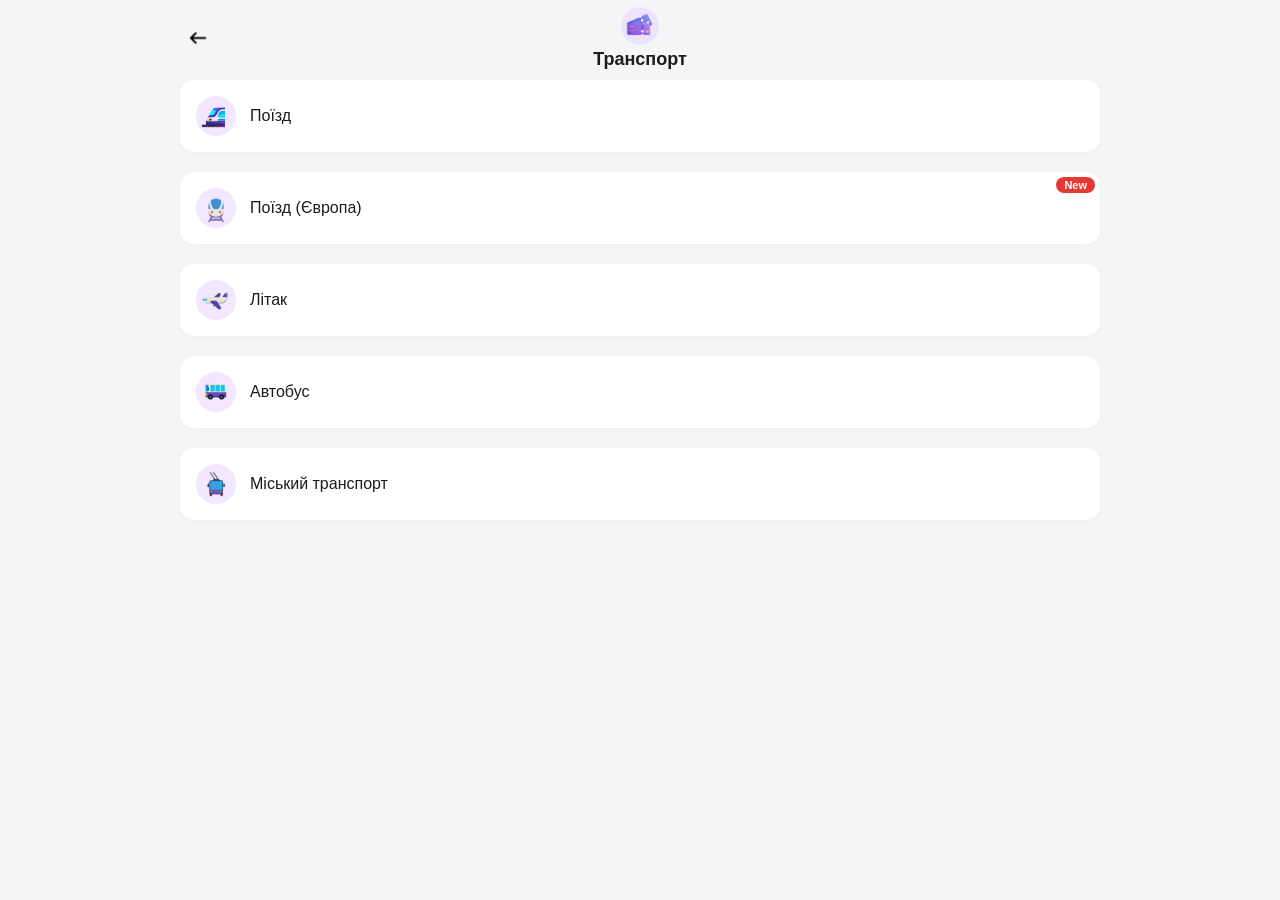
==== commit 19f1f511: "reoptimizate directory" ====
--- a/index.html
+++ b/index.html
@@ -6,1129 +6,11 @@
   <title>Транспорт</title>
 
   <link href="https://fonts.googleapis.com/css2?family=Inter:wght@300;400;500;600;700&display=swap" rel="stylesheet">
+  <link rel="stylesheet" href="index.css">
   <link rel="manifest" href="manifest.json">
   <meta name="mobile-web-app-capable" content="yes">
   <meta name="apple-mobile-web-app-capable" content="yes">
 </head>
-
-<style>
-  /* ==========================================================================
-     1. ГЛОБАЛЬНЫЕ ПЕРЕМЕННЫЕ И БАЗОВЫЕ СТИЛИ
-     ========================================================================== */
-  :root {
-    --bg: #f7f8f9;
-    --card: #fff;
-    --muted: #9aa0a6;
-    --accent: #489520;
-    --radius: 12px;
-    --container-pad: 20px;
-    --max-width: 920px;
-  }
-
-  .back, 
-  .close-btn, 
-  .tab,
-  .transport-item {
-    -webkit-tap-highlight-color: transparent;
-    -webkit-touch-callout: none;
-    user-select: none;
-  }
-
-  html, body {
-    overflow: hidden;
-    height: 100%;
-    margin: 0;
-    background: #f4f5f7; 
-    font-family: -apple-system, "Segoe UI", Roboto, "Helvetica Neue", Arial, sans-serif; 
-    color: #111;
-  }
-
-  .page {
-    display: none;
-    height: 100%;
-    width: 100%;
-    box-sizing: border-box;
-  }
-
-  .page.active-screen {
-    display: block;
-  }
-
-  /* ==========================================================================
-     2. ЕДИНАЯ ШАПКА (HEADER) ДЛЯ ВСЕХ ЭКРАНОВ
-     ========================================================================== */
-  .common-header {
-    display: flex;
-    align-items: center;
-    justify-content: center;
-    position: relative;
-    height: 52px;
-    margin-bottom: 16px;
-  }
-
-  .common-header .back-btn {
-    position: absolute;
-    left: 0;
-    top: 50%;
-    transform: translateY(-50%);
-    width: 36px;
-    height: 36px;
-    display: flex;
-    align-items: center;
-    justify-content: center;
-    cursor: pointer;
-    font-size: 28px;
-    font-weight: 300;
-    color: #1c1c1e;
-    line-height: 1;
-    z-index: 5;
-  }
-
-  .common-header .back-btn img {
-    width: 24px;
-    height: 24px;
-    object-fit: contain;
-  }
-
-  .common-header .title {
-    font-size: 18px;
-    font-weight: 600;
-    color: #1c1c1e;
-    margin: 0;
-  }
-
-  .header-center {
-    display: flex;
-    flex-direction: column;
-    align-items: center;
-    gap: 4px;
-  }
-
-  .header-icon-badge {
-    width: 38px;
-    height: 38px;
-    background-color: #ecdbffa6;
-    border-radius: 50%;
-    display: flex;
-    align-items: center;
-    justify-content: center;
-  }
-
-  .header-icon-badge img {
-    width: 32px;
-    height: 32px;
-    margin: -4px 0 0 0;
-    object-fit: contain;
-  }
-
-  .header-left-archive {
-    position: absolute;
-    left: 42px;
-    top: 50%;
-    transform: translateY(-50%);
-  }
-
-  .header-left-aligned {
-    justify-content: flex-start;
-    gap: 8px;
-  }
-
-  .header-left-aligned .back-btn {
-    position: static;
-    transform: none;
-  }
-
-  /* ==========================================================================
-     3. СТИЛИ ЭКРАНА "ТРАНСПОРТ"
-     ========================================================================== */
-  .transport-shell {
-    padding: calc(env(safe-area-inset-top) + 12px) var(--container-pad) 20px var(--container-pad);
-    max-width: var(--max-width);
-    margin: 0 auto;
-  }
-
-  .transport-list {
-    display: flex;
-    flex-direction: column;
-    gap: 20px;
-  }
-
-  .transport-item {
-    display: flex;
-    align-items: center;
-    background: #ffffff;
-    border-radius: 14px;
-    padding: 16px;
-    box-shadow: 0 1px 4px rgba(0, 0, 0, 0.04);
-    cursor: pointer;
-    position: relative;
-  }
-
-  .transport-icon {
-    width: 40px;
-    height: 40px;
-    background-color: #ecdbffa6;
-    border-radius: 50%;
-    margin-right: 14px;
-    display: flex;
-    align-items: center;
-    justify-content: center;
-    flex-shrink: 0;
-  }
-
-  .transport-icon img {
-    width: 50px;
-    height: 50px;
-    object-fit: contain;
-  }
-
-  .transport-name {
-    font-size: 16px;
-    font-weight: 400;
-    color: #1c1c1e;
-    flex: 1;
-  }
-
-  .badge-new {
-    background: #e53935;
-    color: #fff;
-    font-size: 11px;
-    font-weight: 600;
-    padding: 2px 8px;
-    border-radius: 10px;
-    position: absolute;
-    top: 5px;
-    right: 5px;
-  }
-
-  /* ==========================================================================
-     4. СТИЛИ ЭКРАНА "АРХИВ"
-     ========================================================================== */
-  .shell {
-    padding: calc(env(safe-area-inset-top) + 12px) var(--container-pad) calc(env(safe-area-inset-bottom) + 84px) var(--container-pad); 
-    max-width: var(--max-width); 
-    margin: 0 auto;
-    position: relative;
-    background: #fff;
-    min-height: 100vh;
-  }
-
-  .tabs {
-    position: relative;
-    z-index: 10;
-    display: flex; 
-    background: #ebebeb;
-    border-radius: 999px;
-    padding: 3px;
-    user-select: none;
-  }
-
-  .tabs-glider {
-    position: absolute;
-    top: 3px;
-    left: 3px;
-    height: calc(100% - 6px);
-    width: calc(50% - 3px);
-    background: var(--card);
-    border-radius: 999px;
-    box-shadow: 0 1px 4px rgba(0, 0, 0, 0.12);
-    transition: transform 0.3s cubic-bezier(0.2, 0.8, 0.2, 1);
-    will-change: transform;
-    z-index: 1;
-  }
-
-  .tab {
-    position: relative;
-    z-index: 2; 
-    flex: 1; 
-    text-align: center; 
-    padding: 10px 8px; 
-    border-radius: 999px; 
-    color: #1b1b1b; 
-    font-weight: 600; 
-    cursor: pointer;
-    font-size: 15px;
-    transition: color 0.25s ease;
-  }
-
-  .tab.active { 
-    color: var(--accent); 
-    background: transparent; 
-    box-shadow: none;
-  }
-
-  .viewport-wrapper {
-    overflow: hidden;
-    width: calc(100% + (var(--container-pad) * 2));
-    margin: 10px calc(var(--container-pad) * -1) 0;
-    box-sizing: border-box;
-  }
-
-  .tabs-view-container {
-    display: flex;
-    width: 200%;
-    will-change: transform;
-    backface-visibility: hidden;
-    transform: translate3d(0, 0, 0); 
-    transition: transform 0.35s cubic-bezier(0.2, 0.8, 0.2, 1);
-  }
-
-  .tab-page {
-    width: 50%;
-    flex-shrink: 0;
-    box-sizing: border-box;
-    padding: 0 var(--container-pad);
-    opacity: 0;
-    visibility: hidden;
-    pointer-events: none;
-    transition: opacity 0.35s ease, visibility 0.35s ease;
-  }
-
-  .tab-page.active-page {
-    opacity: 1;
-    visibility: visible;
-    pointer-events: auto;
-  }
-
-  .empty-state {
-    display: flex;
-    flex-direction: column;
-    align-items: center;
-    justify-content: center;
-    padding: 170px 20px;
-    text-align: center;
-  }
-
-  .empty-state-icon {
-    width: 140px;
-    height: 148px;
-    object-fit: contain;
-    margin-bottom: 16px;
-  }
-
-  .empty-state-title {
-    font-size: 17px;
-    font-weight: 600;
-    color: #1c1c1e;
-    margin-bottom: 8px;
-  }
-
-  .empty-state-sub {
-    font-size: 14px;
-    color: #8e8e93;
-    line-height: 1.4;
-    max-width: 400px;
-  }
-
-  .list { 
-    padding: 10px 0 0; 
-    display: flex; 
-    flex-direction: column; 
-    gap: 20px; 
-    width: 100%;
-    box-sizing: border-box;
-  }
-
-  .card {
-    position: relative;
-    display: flex;
-    align-items: center;
-    gap: 16px;
-    background: var(--card);
-    border-radius: var(--radius);
-    padding: 22px 45px 22px 16px;
-    box-shadow: 0 2px 12px rgba(0, 0, 0, 0.18);
-    font-family: 'Inter', sans-serif; 
-    cursor: pointer;
-    user-select: none;
-    -webkit-tap-highlight-color: transparent;
-    box-sizing: border-box;
-    width: 100%;
-  }
-
-  .logo { 
-    flex: 0 0 52px; 
-    height: 52px; 
-    border-radius: 7px; 
-    overflow: hidden; 
-    display: flex; 
-    align-items: center; 
-    justify-content: center;
-    background: #fff;
-    border: 1px solid #e5e5e5;
-  }
-
-  .logo img { 
-    width: 44px; 
-    height: 44px; 
-    object-fit: contain; 
-  }
-
-  .card-main {
-    flex: 1;
-    min-width: 0;
-    display: flex;
-    flex-direction: column;
-    gap: 8px;
-  }
-
-  .card .city-title {
-    font-size: 13px;
-    color: #9aa0a6;
-  }
-
-  .company {
-    font-size: 14px;
-    font-weight: 300;
-    color: #111;
-    margin-bottom: 0px;
-    line-height: 1;
-  }
-
-  .info-row {
-    display: flex;
-    flex-direction: column;
-    gap: 4px;
-    margin-bottom: 0px;
-  }
-
-  .info-label {
-    font-size: 12px;
-    color: #9aa0a6;
-  }
-
-  .info-value {
-    font-size: 13px;
-    font-weight: 300;
-    color: #111;
-    display: flex;
-    align-items: center;
-    line-height: 1.4;
-  }
-
-  .icons {
-    position: absolute;
-    top: 50%;
-    transform: translateY(-50%);
-    right: 12px;
-    display: flex;
-    flex-direction: column;
-    align-items: center;
-    width: 26px;
-  }
-
-  .gray {
-    filter: grayscale(100%);
-  }
-
-  .bottom-bar {
-    position: fixed; 
-    left: 0; 
-    right: 0; 
-    bottom: 0; 
-    z-index: 40;
-    padding: calc(env(safe-area-inset-bottom) + 12px) var(--container-pad) 12px;
-  }
-
-  .btn {
-    width: 100%; 
-    max-width: 980px; 
-    margin: 0 auto; 
-    display: block;
-    background: var(--accent); 
-    color: #fff; 
-    border: none; 
-    font-weight: 700;
-    font-size: 16px; 
-    padding: 14px; 
-    border-radius: 12px; 
-    cursor: pointer;
-    box-shadow: 0 6px 14px rgba(76,175,80,0.18);
-  }
-
-  /* ==========================================================================
-     5. МОДАЛЬНОЕ ОКНО (POPUP) КАРТОЧКИ БИЛЕТА
-     ========================================================================== */
-  .ticket-popup {
-    display: none; 
-    position: fixed; 
-    top: 0;
-    left: 0; 
-    width: 100%; 
-    height: 100%; 
-    background: rgba(0, 0, 0, 0.87);
-    z-index: 1000; 
-    opacity: 0;
-    transition: opacity 0.3s ease;
-  }
-
-  .ticket-popup.active {
-    opacity: 1;
-  }
-
-  .ticket-main-full {
-    display: flex;
-    flex-direction: column;
-    justify-content: flex-end;
-    align-items: center;
-    width: 100%;
-    height: 100%;
-    transform: translateY(100%);
-    transition: transform 0.35s cubic-bezier(0.32, 0.72, 0, 1);
-  }
-
-  .ticket-popup.active .ticket-main-full {
-    transform: translateY(0);
-  }
-
-  .ticket-card {
-    font-family: 'Inter', sans-serif;
-    position: relative;
-    display: flex;
-    flex-direction: column;
-    align-items: center;
-    background: #fff;
-    border-radius: 16px 16px 0 0;
-    width: 100%;
-    box-shadow: 0 2px 12px rgba(0,0,0,0.25);
-    padding-bottom: 24px;
-    overflow: hidden;
-  }
-
-  .ticket-header-bg {
-    background: #f4f3f3;
-    width: 100%;
-    padding: 12px 16px 14px 16px;
-    box-sizing: border-box;
-    display: flex;
-    flex-direction: column;
-    align-items: flex-start;
-    position: relative;
-  }
-
-  .ticket-header-bg .close-btn {
-    position: static;
-    transform: none;
-    font-size: 20px;
-    font-weight: 400;
-    color: #333;
-    cursor: pointer;
-    width: 24px;
-    height: 24px;
-    display: flex;
-    align-items: center;
-    justify-content: flex-start;
-    margin-bottom: 8px;
-    margin-left: 10px;
-  }
-
-  .ticket-title-inner {
-    font-size: 18px;
-    font-weight: 400;
-    color: #111;
-    margin-left: 0;
-    text-align: left;
-  }
-
-  .ticket-logo {
-    width: 120px;
-    height: 120px;
-    background: #fff;
-    border-radius: 10px;
-    display: flex;
-    align-items: center;
-    justify-content: center;
-    margin: 14px auto 8px auto;
-    border: 1px solid #e0e0e0; 
-  }
-
-  .ticket-logo img {
-    width: 105px;
-    height: 105px;
-    object-fit: contain;
-  }
-
-  .ticket-meta {
-    text-align: center;
-    width: 100%;
-  }
-
-  .ticket-meta div {
-    font-size: 15px;
-    line-height: 1.3;
-    margin: 2px 0;
-    color: #111;
-  }
-
-  .line-time {
-    background: #f4f3f3;
-    width: 100%;
-    padding-bottom: 2px;
-  }
-
-  .progress {
-    height: 5px;
-    background: #e0e0e0;
-    overflow: hidden;
-  }
-
-  .progress-bar {
-    height: 100%;
-    transition: width 0.5s linear;
-  }
-
-  .row {
-    display: flex;
-    justify-content: space-between;
-    align-items: center;
-    padding: 0 16px;
-    margin: 12px 0 10px 0;
-  }
-
-  .time {
-    font-size: 20px;
-    font-weight: 500;
-    color: #4da723;
-  }
-
-  .date {
-    font-size: 20px;
-    font-weight: 500;
-    color: #000;
-  }
-
-  .invalid-banner {
-    background-color: #f4f3f3;
-    width: 100%;
-    padding: 14px 0;
-    margin: 10px 0;
-    display: flex;
-    flex-direction: column;
-    align-items: center;
-  }
-
-  .status-invalid {
-    font-size: 22px;
-    font-weight: 700;
-    color: #ea4335;
-    margin: 0 0 4px 0;
-  }
-
-  .sub-invalid {
-    font-size: 13px;
-    color: #f28b82;
-    margin: 0;
-  }
-
-  .validity-warning-box {
-    background-color: #fef4e8;
-    border-top: 1px solid #fce3ca;
-    border-bottom: 1px solid #fce3ca;
-    margin-left: -16px;
-    margin-right: -16px; 
-    width: calc(100% + 32px) !important;
-    padding: 12px 16px;
-    margin-bottom: 0px;
-  }
-
-  .buy-btn-popup {
-    display: block;
-    width: 95%;
-    padding: 14px 0px;
-    background-color: #0d8544;
-    color: #ffffff;
-    font-size: 16px;
-    font-weight: 600;
-    border: none;
-    border-radius: 10px;
-    cursor: pointer;
-    text-align: center;
-    box-sizing: border-box;
-    margin-top: 20px;
-  }
-
-  .price {
-    text-align: center;
-    font-size: 16px;
-    font-weight: 600;
-    margin: 14px 0 10px 0;
-  }
-
-  .sub {
-    text-align: center;
-    font-size: 14px;
-    color: #696969;
-    margin: 0 0 2px 0;
-  }
-
-  #range {
-    font-size: 17px;
-    color: #171717;
-  }
-
-  #validity-info-container {
-    width: 100%;
-    text-align: center;
-    margin-top: 0px;
-    box-sizing: border-box;
-  }
-
-  .days {
-    text-align: center;
-    font-size: 13px;
-    color: #555;
-    margin-top: 4px;
-    width: 100%;
-    padding: 0 12px;
-    box-sizing: border-box;
-  }
-
-  .close-btn {
-    position: absolute;
-    top: 50%;
-    transform: translateY(-50%);
-    left: 14px;
-    font-size: 20px;
-    font-weight: 400;
-    color: #333;
-    cursor: pointer;
-    width: 32px;
-    height: 32px;
-    display: flex;
-    align-items: center;
-    justify-content: center;
-    z-index: 100;
-  }
-
-  /* ==========================================================================
-     6. СТИЛИ ЭКРАНА "ПОЇЗД"
-     ========================================================================== */
-  .train-shell {
-    padding: calc(env(safe-area-inset-top) + 12px) var(--container-pad) calc(env(safe-area-inset-bottom) + 84px) var(--container-pad);
-    max-width: var(--max-width);
-    margin: 0 auto;
-  }
-
-  .header-right-archive-btn {
-    position: absolute;
-    right: 0;
-    top: 50%;
-    transform: translateY(-50%);
-    cursor: pointer;
-    display: flex;
-    align-items: center;
-    justify-content: center;
-  }
-
-  .header-right-archive-btn img {
-    width: 28px;
-    height: 28px;
-    object-fit: contain;
-  }
-
-  .route-card {
-    background: #ffffff;
-    border-radius: 16px;
-    padding: 16px;
-    position: relative;
-    box-shadow: 0 1px 4px rgba(0, 0, 0, 0.04);
-    margin-bottom: 24px;
-  }
-
-  .route-input-group {
-    display: flex;
-    flex-direction: column;
-  }
-
-  .route-input {
-    border: none;
-    outline: none;
-    font-size: 16px;
-    color: #1c1c1e;
-    padding: 8px 0;
-    width: 85%;
-    background: transparent;
-  }
-
-  .route-input::placeholder {
-    color: #8e8e93;
-  }
-
-  .route-divider {
-    height: 1px;
-    background-color: #e5e5ea;
-    margin: 6px 40px 6px 0;
-    width: auto;
-  }
-
-  .swap-btn {
-    position: absolute;
-    right: 16px;
-    top: 50%;
-    transform: translateY(-50%);
-    width: 32px;
-    height: 32px;
-    display: flex;
-    align-items: center;
-    justify-content: center;
-    cursor: pointer;
-    color: #8e8e93;
-    font-size: 18px;
-  }
-
-  .date-selector-group {
-    margin-top: 10px;
-    cursor: pointer;
-  }
-
-  .date-label {
-    font-size: 13px;
-    color: #8e8e93;
-    margin-bottom: 6px;
-  }
-
-  .date-input-wrapper {
-    display: flex;
-    align-items: center;
-    justify-content: space-between;
-    border-bottom: 1px solid #e5e5ea;
-    padding-bottom: 10px;
-  }
-
-  .date-value {
-    font-size: 16px;
-    color: #1c1c1e;
-    font-weight: 300;
-  }
-
-  .calendar-icon {
-    width: 20px;
-    height: 20px;
-    color: #8e8e93;
-  }
-
-  /* ==========================================================================
-     7. СТИЛИ ДЛЯ МОДАЛЬНОГО ОКНА КАЛЕНДАРЯ
-     ========================================================================== */
-  .calendar-modal {
-    display: none;
-    position: fixed;
-    top: 0;
-    left: 0;
-    width: 100%;
-    height: 100%;
-    background: rgba(0, 0, 0, 0.87);
-    z-index: 2000;
-    opacity: 0;
-    transition: opacity 0.3s ease;
-  }
-
-  .calendar-modal.active {
-    opacity: 1;
-  }
-
-  .calendar-main-full {
-    display: flex;
-    flex-direction: column;
-    justify-content: flex-end;
-    align-items: center;
-    width: 100%;
-    height: 100%;
-    transform: translateY(100%);
-    transition: transform 0.35s cubic-bezier(0.32, 0.72, 0, 1);
-  }
-
-  .calendar-modal.active .calendar-main-full {
-    transform: translateY(0);
-  }
-
-  .calendar-card {
-    font-family: 'Inter', sans-serif;
-    position: relative;
-    display: flex;
-    flex-direction: column;
-    background: #fff;
-    border-radius: 16px 16px 0 0;
-    width: 100%;
-    box-shadow: 0 2px 12px rgba(0,0,0,0.25);
-    padding-bottom: 24px;
-    box-sizing: border-box;
-    overflow: hidden;
-  }
-
-  .calendar-header-bg {
-    background: #f4f3f3;
-    width: 100%;
-    padding: 18px 16px;
-    box-sizing: border-box;
-    display: flex;
-    align-items: center;
-    position: relative;
-  }
-
-  .calendar-close-btn {
-    position: absolute;
-    left: 14px;
-    top: 50%;
-    transform: translateY(-50%);
-    font-size: 20px;
-    font-weight: 400;
-    color: #333;
-    cursor: pointer;
-    width: 32px;
-    height: 32px;
-    display: flex;
-    align-items: center;
-    justify-content: center;
-    z-index: 10;
-  }
-
-  .calendar-title-inner {
-    font-size: 18px;
-    font-weight: 400;
-    color: #111;
-    margin-left: 36px;
-    text-align: left;
-  }
-
-  .calendar-body {
-    padding: 20px 16px 16px 16px;
-  }
-
-  .calendar-controls {
-    display: flex;
-    justify-content: space-between;
-    align-items: center;
-    margin-bottom: 20px;
-    padding: 0 8px;
-  }
-
-  .select-container {
-    display: flex;
-    align-items: center;
-    position: relative;
-  }
-
-  .calendar-select {
-    appearance: none;
-    background: transparent;
-    border: none;
-    font-size: 16px;
-    font-weight: 500;
-    color: #111;
-    padding-right: 18px;
-    cursor: pointer;
-    outline: none;
-  }
-
-  .select-arrow {
-    position: absolute;
-    right: 0;
-    pointer-events: none;
-    font-size: 10px;
-    color: #111;
-  }
-
-  .calendar-weekdays {
-    display: grid;
-    grid-template-columns: repeat(7, 1fr);
-    text-align: center;
-    color: #8e8e93;
-    font-size: 14px;
-    margin-bottom: 12px;
-  }
-
-  .calendar-days {
-    display: grid;
-    grid-template-columns: repeat(7, 1fr);
-    row-gap: 12px;
-    text-align: center;
-    margin-bottom: 20px;
-  }
-
-  .day-cell {
-    height: 38px;
-    display: flex;
-    align-items: center;
-    justify-content: center;
-    font-size: 16px;
-    color: #111;
-    cursor: pointer;
-    border-radius: 50%;
-    margin: 0 auto;
-    width: 38px;
-    user-select: none;
-  }
-
-  .day-cell.empty {
-    cursor: default;
-  }
-
-  .day-cell.selected {
-    background-color: var(--accent);
-    color: #ffffff;
-    font-weight: 600;
-  }
-
-  .calendar-footer {
-    display: flex;
-    flex-direction: column;
-    align-items: center;
-    gap: 12px;
-    padding: 0 16px;
-  }
-
-  .selected-date-preview {
-    font-size: 15px;
-    color: #696969;
-  }
-
-  .btn-done {
-    width: 100%;
-    background: var(--accent);
-    color: #ffffff;
-    border: none;
-    border-radius: 12px;
-    padding: 14px 0;
-    font-size: 16px;
-    font-weight: 600;
-    cursor: pointer;
-  }
-
-  .btn-dev-tools {
-    width: 100%;
-    background: #f4f3f3;
-    color: #555;
-    border: 1px solid #e0e0e0;
-    border-radius: 12px;
-    padding: 10px 0;
-    font-size: 14px;
-    font-weight: 500;
-    cursor: pointer;
-    transition: background 0.2s;
-  }
-
-  .btn-dev-tools:active {
-    background: #e8e8e8;
-  }
-
-  /* ==========================================================================
-     8. СТИЛИ ЭКРАНА "ФУНКЦІЇ РОЗРОБНИКА" И TOAST УВЕДОМЛЕНИЯ
-     ========================================================================== */
-  .developer-shell {
-    padding: calc(env(safe-area-inset-top) + 12px) var(--container-pad) 20px var(--container-pad);
-    max-width: var(--max-width);
-    margin: 0 auto;
-  }
-
-  .dev-menu-container {
-    padding: 16px 0;
-    font-family: sans-serif;
-  }
-
-  .menu-group {
-    margin-bottom: 16px;
-    display: flex;
-    flex-direction: column;
-    gap: 6px;
-  }
-
-  .menu-group label {
-    font-size: 14px;
-    font-weight: 600;
-    color: #555;
-  }
-
-  .menu-group input, 
-  .menu-group select {
-    padding: 10px;
-    border: 1px solid #ccc;
-    border-radius: 8px;
-    font-size: 14px;
-    outline: none;
-  }
-
-  .input-with-btn {
-    display: flex;
-    gap: 8px;
-  }
-
-  .input-with-btn input {
-    flex: 1;
-  }
-
-  .input-with-btn button {
-    padding: 0 12px;
-    border: 1px solid #ccc;
-    background: #f0f0f0;
-    border-radius: 8px;
-    cursor: pointer;
-  }
-
-  .switcher-group {
-    display: flex;
-    gap: 8px;
-  }
-
-  .switcher-group button {
-    flex: 1;
-    padding: 10px;
-    border: 1px solid #ccc;
-    background: #f9f9f9;
-    border-radius: 8px;
-    cursor: pointer;
-    font-weight: bold;
-  }
-
-  .switcher-group button.active {
-    background: #007bff;
-    color: white;
-    border-color: #007bff;
-  }
-
-  .save-btn {
-    width: 100%;
-    padding: 12px;
-    background: #28a745;
-    color: white;
-    border: none;
-    border-radius: 8px;
-    font-size: 16px;
-    font-weight: bold;
-    cursor: pointer;
-    margin-top: 10px;
-  }
-
-  .save-btn:active {
-    opacity: 0.9;
-  }
-
-  /* Всплывающее Toast-уведомление */
-  .toast {
-    position: fixed;
-    bottom: 24px;
-    left: 50%;
-    transform: translateX(-50%) translateY(100px);
-    background: rgba(30, 30, 30, 0.9);
-    color: #ffffff;
-    padding: 12px 20px;
-    border-radius: 25px;
-    font-size: 14px;
-    font-weight: 500;
-    box-shadow: 0 4px 12px rgba(0, 0, 0, 0.25);
-    z-index: 3000;
-    opacity: 0;
-    transition: transform 0.3s ease, opacity 0.3s ease;
-    pointer-events: none;
-    white-space: nowrap;
-  }
-
-  .toast.show {
-    transform: translateX(-50%) translateY(0);
-    opacity: 1;
-  }
-</style>
-
 <body>
 
   <!-- Всплывающее уведомление -->
@@ -1404,720 +286,7 @@
     </div>
   </div>
 
-<script>
-  // Генератор рандомной серии (8 цифр)
-  function getRandomSeries() {
-    return Math.floor(10000000 + Math.random() * 90000000).toString();
-  }
-
-  // Генератор исходного рандомного массива карточек при каждой загрузке страницы
-  function generateInitialCards() {
-    const dates1 = getRandomDates(true);  // Активный
-    const dates2 = getRandomDates(false); // Просроченный
-    const dates3 = getRandomDates(false); // Просроченный
-
-    return [
-      {
-        id: "card_1",
-        city: "Одеса",
-        company: "Одесміськелектротранс",
-        start: dates1.start,
-        end: dates1.end,
-        logo: "./Odesa.svg",
-        icon: "metr-td.png",
-        series: getRandomSeries(),
-        gifOption: 1,
-        simulatedCurrentDate: ""
-      },
-      {
-        id: "card_2",
-        city: "Одеса",
-        company: "Одесміськелектротранс",
-        start: dates2.start,
-        end: dates2.end,
-        logo: "./Odesa.svg",
-        icon: "metr-td.png",
-        series: getRandomSeries(),
-        gifOption: 2,
-        simulatedCurrentDate: ""
-      },
-      {
-        id: "card_3",
-        city: "Дніпро",
-        company: "КП Дніпровський електротранспорт ДМР",
-        start: dates3.start,
-        end: dates3.end,
-        logo: "./Dnipro.svg",
-        icon: "metr-td.png",
-        series: getRandomSeries(),
-        gifOption: 1,
-        simulatedCurrentDate: ""
-      }
-    ];
-  }
-
-  // Массив карточек загружается со случайными значениями при каждом открытии
-  let cardsData = generateInitialCards();
-
-  let currentGifOption = 1;
-  let activePopupTicketId = null;
-
-  // Показ компактного всплывающего уведомления
-  function showToast(message = "Зміни успішно застосовано") {
-    const toast = document.getElementById('toast');
-    if (!toast) return;
-
-    toast.textContent = message;
-    toast.classList.add('show');
-
-    setTimeout(() => {
-      toast.classList.remove('show');
-    }, 2500);
-  }
-
-  // Инициализация вариантов карточек в меню разработчика
-  function initDeveloperSelect() {
-    const select = document.getElementById('ticket-select');
-    if (!select) return;
-
-    select.innerHTML = '';
-    cardsData.forEach(card => {
-      const opt = document.createElement('option');
-      opt.value = card.id;
-      opt.textContent = `${card.city} (${card.company.split(' ')[0]}) - №${card.series}`;
-      select.appendChild(opt);
-    });
-  }
-
-  // Загрузка данных выбранного билета в форму разработчика
-  function loadTicketData() {
-    const select = document.getElementById('ticket-select');
-    if (!select) return;
-
-    const cardId = select.value;
-    const card = cardsData.find(c => c.id === cardId);
-
-    if (card) {
-      document.getElementById('purchase-date').value = card.start || '';
-      document.getElementById('current-date').value = card.simulatedCurrentDate || '';
-      document.getElementById('ticket-series').value = card.series || '';
-      setGifOption(card.gifOption || 1);
-    }
-  }
-
-  // Генерация случайной серии в инпуте
-  function generateRandomSeries() {
-    document.getElementById('ticket-series').value = getRandomSeries();
-  }
-
-  // Переключение кнопки GIF (1 или 2)
-  function setGifOption(option) {
-    currentGifOption = option;
-    const btn1 = document.getElementById('gif-btn-1');
-    const btn2 = document.getElementById('gif-btn-2');
-
-    if (btn1 && btn2) {
-      btn1.classList.toggle('active', option === 1);
-      btn2.classList.toggle('active', option === 2);
-    }
-  }
-
-  // Сохранение изменений конкретной карточки (в памяти текущей сессии)
-  function saveTicketData() {
-    const select = document.getElementById('ticket-select');
-    if (!select) return;
-
-    const cardId = select.value;
-    const card = cardsData.find(c => c.id === cardId);
-
-    if (card) {
-      const seriesInput = document.getElementById('ticket-series').value.trim();
-      const purchaseDateInput = document.getElementById('purchase-date').value;
-      const currentDateInput = document.getElementById('current-date').value;
-
-      if (seriesInput) {
-        card.series = seriesInput;
-      }
-
-      if (purchaseDateInput) {
-        card.start = purchaseDateInput;
-      }
-
-      card.simulatedCurrentDate = currentDateInput;
-      card.gifOption = currentGifOption;
-
-      // Перерисовываем список карточек в UI
-      renderCards(cardsData);
-      
-      // Обновляем селект (если изменилась серия)
-      initDeveloperSelect();
-      select.value = cardId;
-
-      // Красивое всплывающее уведомление снизу
-      showToast("Зміни прийнято!");
-    }
-  }
-
-  let selectedDate = new Date();
-  let previousScreenId = 'screen-train';
-
-  function openTrainScreen() {
-    document.querySelectorAll('.page').forEach(p => p.classList.remove('active-screen'));
-    document.getElementById('screen-train').classList.add('active-screen');
-  }
-
-  function openArchive() {
-    document.querySelectorAll('.page').forEach(p => p.classList.remove('active-screen'));
-    document.getElementById('screen-archive').classList.add('active-screen');
-  }
-
-  function openMainScreen() {
-    document.querySelectorAll('.page').forEach(p => p.classList.remove('active-screen'));
-    document.getElementById('screen-transport').classList.add('active-screen');
-  }
-
-  function openDeveloperScreen() {
-    const activePage = document.querySelector('.page.active-screen');
-    if (activePage) {
-      previousScreenId = activePage.id;
-    }
-    
-    closeCalendar();
-
-    document.querySelectorAll('.page').forEach(p => p.classList.remove('active-screen'));
-    document.getElementById('screen-developer').classList.add('active-screen');
-    
-    initDeveloperSelect();
-    loadTicketData();
-  }
-
-  function goBackFromDeveloper() {
-    document.querySelectorAll('.page').forEach(p => p.classList.remove('active-screen'));
-    const targetScreen = document.getElementById(previousScreenId) || document.getElementById('screen-train');
-    targetScreen.classList.add('active-screen');
-  }
-
-  function swapStations() {
-    const from = document.getElementById('from-station');
-    const to = document.getElementById('to-station');
-    const temp = from.value;
-    from.value = to.value;
-    to.value = temp;
-  }
-
-  function searchTrains() {
-    const from = document.getElementById('from-station').value;
-    const to = document.getElementById('to-station').value;
-    if (!from || !to) {
-      showToast('Будь ласка, вкажіть пункти відправлення та прибуття');
-      return;
-    }
-    showToast(`Пошук поїздів: ${from} — ${to}`);
-  }
-
-  /* ==========================================================================
-     ЛОГИКА КАЛЕНДАРЯ
-     ========================================================================== */
-  function openCalendar() {
-    const modal = document.getElementById('calendar-modal');
-    modal.style.display = 'block';
-
-    document.getElementById('month-select').value = selectedDate.getMonth();
-    document.getElementById('year-select').value = selectedDate.getFullYear();
-
-    renderCalendar();
-
-    requestAnimationFrame(() => {
-      requestAnimationFrame(() => {
-        modal.classList.add('active');
-      });
-    });
-  }
-
-  function closeCalendar(e) {
-    if (!e || e.target.id === 'calendar-modal' || e.target.classList.contains('calendar-close-btn')) {
-      const modal = document.getElementById('calendar-modal');
-      modal.classList.remove('active');
-      setTimeout(() => {
-        modal.style.display = 'none';
-      }, 350);
-    }
-  }
-
-  function changeCalendarMonthYear() {
-    const m = parseInt(document.getElementById('month-select').value);
-    const y = parseInt(document.getElementById('year-select').value);
-
-    selectedDate = new Date(y, m, Math.min(selectedDate.getDate(), new Date(y, m + 1, 0).getDate()));
-    renderCalendar();
-  }
-
-  function renderCalendar() {
-    const grid = document.getElementById('calendar-days-grid');
-    grid.innerHTML = '';
-
-    const month = selectedDate.getMonth();
-    const year = selectedDate.getFullYear();
-
-    const firstDayIndex = (new Date(year, month, 1).getDay() + 6) % 7; 
-    const totalDays = new Date(year, month + 1, 0).getDate();
-
-    for (let i = 0; i < firstDayIndex; i++) {
-      const emptyCell = document.createElement('div');
-      emptyCell.className = 'day-cell empty';
-      grid.appendChild(emptyCell);
-    }
-
-    for (let day = 1; day <= totalDays; day++) {
-      const cell = document.createElement('div');
-      cell.className = 'day-cell';
-      cell.textContent = day;
-
-      if (day === selectedDate.getDate()) {
-        cell.classList.add('selected');
-      }
-
-      cell.onclick = () => {
-        selectedDate = new Date(year, month, day);
-        renderCalendar();
-      };
-
-      grid.appendChild(cell);
-    }
-
-    const dayStr = String(selectedDate.getDate()).padStart(2, '0');
-    const monthStr = String(selectedDate.getMonth() + 1).padStart(2, '0');
-    const yearStr = selectedDate.getFullYear();
-    document.getElementById('calendar-preview-date').textContent = `${dayStr}.${monthStr}.${yearStr}`;
-  }
-
-  function applyCalendarDate() {
-    const dayStr = String(selectedDate.getDate()).padStart(2, '0');
-    const monthStr = String(selectedDate.getMonth() + 1).padStart(2, '0');
-    const yearStr = selectedDate.getFullYear();
-
-    const formattedDate = `${dayStr}.${monthStr}.${yearStr}`;
-    document.getElementById('train-date').textContent = formattedDate;
-
-    closeCalendar();
-  }
-
-  function getCurrentAppDate(ticket) {
-      if (ticket && ticket.simulatedCurrentDate) {
-          const simulated = new Date(ticket.simulatedCurrentDate);
-          const realNow = new Date();
-          simulated.setHours(realNow.getHours(), realNow.getMinutes(), realNow.getSeconds());
-          return simulated;
-      }
-      return new Date();
-  }
-
-  /* ==========================================================================
-     ОСТАЛЬНОЙ ФУНКЦИОНАЛ ПРИЛОЖЕНИЯ
-     ========================================================================== */
-  function formatDateISO(iso) {
-      if (!iso || !iso.includes('-')) return iso;
-      const parts = iso.split('-');
-      return `${parts[2]}.${parts[1]}.${parts[0]}`;
-  }
-
-
-  function formatDateToISO(date) {
-    const year = date.getFullYear();
-    const month = String(date.getMonth() + 1).padStart(2, '0');
-    const day = String(date.getDate()).padStart(2, '0');
-    return `${year}-${month}-${day}`;
-  }
-
-  function getRandomDates(forceActive = true) {
-    const now = new Date();
-    
-    if (forceActive) {
-      // Активный проездной: начался от 1 до 15 дней назад, закончится через 5-20 дней
-      const pastDays = Math.floor(Math.random() * 15) + 1;
-      const futureDays = Math.floor(Math.random() * 16) + 5;
-
-      const startDate = new Date(now);
-      startDate.setDate(now.getDate() - pastDays);
-
-      const endDate = new Date(now);
-      endDate.setDate(now.getDate() + futureDays);
-
-      return {
-        start: formatDateToISO(startDate),
-        end: formatDateToISO(endDate)
-      };
-    } else {
-      // Просроченный проездной (1-2 года назад)
-      // Генерируем случайный смещение от 365 до 730 дней в прошлом для окончания проездного
-      const daysAgoEnd = Math.floor(Math.random() * 365) + 365; 
-      
-      // Длительность действия проездного (например, от 10 до 30 дней)
-      const durationDays = Math.floor(Math.random() * 21) + 10;
-
-      const endDate = new Date(now);
-      endDate.setDate(now.getDate() - daysAgoEnd);
-
-      const startDate = new Date(endDate);
-      startDate.setDate(endDate.getDate() - durationDays);
-
-      return {
-        start: formatDateToISO(startDate),
-        end: formatDateToISO(endDate)
-      };
-    }
-  }
-
- // Вспомогательная функция для получения последнего дня месяца в формате YYYY-MM-DD
-  function getLastDayOfMonthISO(year, month) {
-    // new Date(year, month + 1, 0) возвращает последний день указанного месяца
-    const lastDay = new Date(year, month + 1, 0);
-    return formatDateToISO(lastDay);
-  }
-
-  // Генератор случайных дат действия
-  function getRandomDates(forceActive = true) {
-    const now = new Date();
-    
-    if (forceActive) {
-      // Активный проездной (куплен в текущем месяце)
-      const currentYear = now.getFullYear();
-      const currentMonth = now.getMonth();
-      const currentDay = now.getDate();
-
-      // Случайный день покупки от 1 до текущего дня
-      const randomStartDay = Math.floor(Math.random() * currentDay) + 1;
-
-      const startDate = new Date(currentYear, currentMonth, randomStartDay);
-
-      return {
-        start: formatDateToISO(startDate),
-        end: getLastDayOfMonthISO(currentYear, currentMonth) // Конец текущего месяца
-      };
-    } else {
-      // Просроченный проездной (рандомный год от 2022 до 2025)
-      const minYear = 2022;
-      const maxYear = 2025;
-      const pastYear = Math.floor(Math.random() * (maxYear - minYear + 1)) + minYear;
-      
-      const pastMonth = Math.floor(Math.random() * 12); // от 0 (январь) до 11 (декабрь)
-
-      // Последний день выбранного месяца
-      const lastDayOfPastMonth = new Date(pastYear, pastMonth + 1, 0).getDate();
-
-      // Случайный день покупки в том месяце (от 1 до последнего дня месяца)
-      const randomStartDay = Math.floor(Math.random() * lastDayOfPastMonth) + 1;
-
-      const startDate = new Date(pastYear, pastMonth, randomStartDay);
-
-      return {
-        start: formatDateToISO(startDate),
-        end: getLastDayOfMonthISO(pastYear, pastMonth) // Конец того месяца
-      };
-    }
-  }
-  
-  function renderCards(list) {
-      const container = document.getElementById('cards');
-      if (!container) return;
-      
-      container.innerHTML = '';
-
-      const checkmarkSvg = `<svg width="14" height="14" viewBox="0 0 16 16" fill="none" style="margin-left: 4px; display: inline-block; vertical-align: middle;">
-          <path d="M13.5 4.5L6.5 11.5L3 8" stroke="#489520" stroke-width="2.2" stroke-linecap="round" stroke-linejoin="round"/>
-      </svg>`;
-
-      list.forEach(item => {
-          const now = getCurrentAppDate(item);
-          const start = new Date(item.start);
-          const end   = new Date(item.end);
-
-          start.setHours(0, 0, 0, 0);
-          end.setHours(23, 59, 59, 999);
-
-          const isActive = now >= start && now <= end;
-
-          const card = document.createElement('div');
-          card.className = 'card';
-          card.onclick = () => openPopup(item);
-
-          card.innerHTML = `
-              <div class="logo">
-                  <img src="${item.logo}" alt="${item.city}">
-              </div>
-              <div class="card-main">
-                  <div class="city-title">${item.city}</div>
-                  <div class="company">${item.company}</div>
-                  
-                  <div class="info-row">
-                      <div class="info-label">Строк дії</div>
-                      <div class="info-value">${formatDateISO(item.start)} - ${formatDateISO(item.end)}</div>
-                  </div>
-
-                  <div class="info-row">
-                      <div class="info-label">Дійсний</div>
-                      <div class="info-value">
-                          ${isActive ? (now.toLocaleDateString('uk-UA') + ' ' + now.toLocaleTimeString('uk-UA') + checkmarkSvg) : 'Ні'}
-                      </div>
-                  </div>
-              </div>
-              <div class="icons">
-                  <img src="${item.icon}" alt="транспорт" class="${!isActive ? 'gray' : ''}" style="width:26px; height:auto;">
-              </div>
-          `;
-
-          container.appendChild(card);
-      });
-  }
-
-  let popupTimerInterval = null;
-
-  function openPopup(ticket) {
-      const popup = document.getElementById('popup');
-      if (!popup) return;
-
-      activePopupTicketId = ticket.id;
-
-      document.getElementById('series').textContent = ticket.series;
-      document.getElementById('popup-city').textContent = ticket.city;
-      document.getElementById('popup-logo').src = ticket.logo;
-
-      popup.style.display = 'block';
-
-      requestAnimationFrame(() => {
-          requestAnimationFrame(() => {
-              popup.classList.add('active');
-          });
-      });
-
-      updatePopupData(ticket);
-      if (popupTimerInterval) clearInterval(popupTimerInterval);
-      popupTimerInterval = setInterval(() => {
-        const currentTicket = cardsData.find(c => c.id === activePopupTicketId);
-        if (currentTicket) updatePopupData(currentTicket);
-      }, 1000);
-  }
-
-  function updatePopupData(ticket) {
-      const now = getCurrentAppDate(ticket);
-
-      const [sYear, sMonth, sDay] = ticket.start.split('-').map(Number);
-      const [eYear, eMonth, eDay] = ticket.end.split('-').map(Number);
-
-      const ticketStart = new Date(sYear, sMonth - 1, sDay, 0, 0, 0, 0);
-      const ticketEnd = new Date(eYear, eMonth - 1, eDay, 23, 59, 59, 999);
-
-      const isActive = now >= ticketStart && now <= ticketEnd;
-      const dynamicContent = document.getElementById('dynamic-ticket-content');
-
-      const startDayStr = String(sDay).padStart(2, '0');
-      const startMonthStr = String(sMonth).padStart(2, '0');
-      const endDayStr = String(eDay).padStart(2, '0');
-      const endMonthStr = String(eMonth).padStart(2, '0');
-
-      document.getElementById('range').textContent = `${startDayStr}.${startMonthStr}.${sYear} - ${endDayStr}.${endMonthStr}.${eYear}`;
-
-      const validityContainer = document.getElementById('validity-info-container');
-      let buyBtn = document.getElementById('popup-buy-btn');
-
-      if (!buyBtn) {
-          buyBtn = document.createElement('button');
-          buyBtn.id = 'popup-buy-btn';
-          buyBtn.className = 'buy-btn-popup';
-          buyBtn.textContent = 'Купити';
-          buyBtn.onclick = () => showToast('Перехід до купівлі квитка');
-          
-          const cardElem = document.querySelector('.ticket-card');
-          if (cardElem) cardElem.appendChild(buyBtn);
-      }
-
-      if (!isActive) {
-          if (dynamicContent) {
-              dynamicContent.innerHTML = `
-                  <div class="invalid-banner">
-                      <div class="status-invalid">Недійсний</div>
-                      <div class="sub-invalid">Закінчився термін дії</div>
-                  </div>
-              `;
-          }
-
-          const daysLeftElem = document.getElementById('daysLeft');
-          if (daysLeftElem) daysLeftElem.style.display = 'none';
-
-          if (validityContainer) validityContainer.classList.remove('validity-warning-box');
-          if (buyBtn) buyBtn.style.display = 'block';
-
-      } else {
-          const currentDayStr = String(now.getDate()).padStart(2, '0');
-          const currentMonthStr = String(now.getMonth() + 1).padStart(2, '0');
-          const hours = String(now.getHours()).padStart(2, '0');
-          const minutes = String(now.getMinutes()).padStart(2, '0');
-          const seconds = String(now.getSeconds()).padStart(2, '0');
-
-          if (dynamicContent) {
-              let timeElem = document.getElementById('time');
-              
-              if (!timeElem || dynamicContent.dataset.renderedTicket !== String(ticket.series) || dynamicContent.dataset.renderedGif !== String(ticket.gifOption)) {
-                  const gifSrc = ticket.gifOption === 2 ? './tramvay2.gif' : './tramvay.gif';
-
-                  dynamicContent.dataset.renderedTicket = ticket.series;
-                  dynamicContent.dataset.renderedGif = ticket.gifOption;
-
-                  dynamicContent.innerHTML = `
-                      <img src="${gifSrc}?t=${Date.now()}" 
-       alt="Трамвай"
-       style="margin-top: 6px; width: 100%; height: auto; max-height: 40px; margin-bottom: 6px; display: block; background: transparent;">
-
-                      <div class="line-time">
-                        <div class="progress">
-                          <div class="progress-bar" id="progress"></div>
-                        </div>
-                        <div class="row">
-                          <div class="date" id="date">${currentDayStr}.${currentMonthStr}</div>
-                          <div class="time" id="time">${hours}:${minutes}:${seconds}</div>
-                        </div>
-                      </div>
-                  `;
-              } else {
-                  document.getElementById('date').textContent = `${currentDayStr}.${currentMonthStr}`;
-                  timeElem.textContent = `${hours}:${minutes}:${seconds}`;
-              }
-          }
-
-          const totalDurationMs = ticketEnd - ticketStart;
-          const elapsedMs = now - ticketStart;
-          const progressPercent = Math.min(100, Math.max(0, (elapsedMs / totalDurationMs) * 100));
-
-          const todayStart = new Date(now.getFullYear(), now.getMonth(), now.getDate());
-          const endDateOnly = new Date(eYear, eMonth - 1, eDay);
-          const msPerDay = 1000 * 60 * 60 * 24;
-          const daysLeft = Math.max(0, Math.round((endDateOnly - todayStart) / msPerDay));
-
-          const daysLeftElem = document.getElementById('daysLeft');
-          if (daysLeftElem) {
-              daysLeftElem.style.display = 'block';
-              daysLeftElem.textContent = `До закінчення строку дії залишилося «${daysLeft}» днів`;
-          }
-
-          const progressElem = document.getElementById('progress');
-          if (progressElem) {
-              progressElem.style.width = `${progressPercent}%`;
-              if (progressPercent >= 80) {
-                  progressElem.style.backgroundColor = '#ea4335';
-              } else if (progressPercent >= 50) {
-                  progressElem.style.backgroundColor = '#fbbc05';
-              } else {
-                  progressElem.style.backgroundColor = '#4da723';
-              }
-          }
-
-          if (daysLeft <= 14) {
-              if (validityContainer) validityContainer.classList.add('validity-warning-box');
-              if (buyBtn) buyBtn.style.display = 'block';
-          } else {
-              if (validityContainer) validityContainer.classList.remove('validity-warning-box');
-              if (buyBtn) buyBtn.style.display = 'none';
-          }
-      }
-  }
-
-  function closePopup() {
-      const popup = document.getElementById('popup');
-      if (!popup) return;
-
-      if (popupTimerInterval) clearInterval(popupTimerInterval);
-      activePopupTicketId = null;
-
-      popup.classList.remove('active');
-      setTimeout(() => {
-          popup.style.display = 'none';
-      }, 350);
-  }
-
-  let currentTab = 'pass'; 
-
-  function switchTab(tab) {
-    currentTab = tab;
-    const container = document.getElementById('tabs-container');
-    const tabTicket = document.getElementById('tab-ticket');
-    const tabPass = document.getElementById('tab-pass');
-    const glider = document.getElementById('glider');
-
-    const pages = container.querySelectorAll('.tab-page');
-
-    if (tab === 'ticket') {
-      container.style.transform = 'translate3d(0%, 0, 0)';
-      glider.style.transform = 'translateX(0%)';
-      
-      tabTicket.classList.add('active');
-      tabPass.classList.remove('active');
-
-      pages[0].classList.add('active-page');
-      pages[1].classList.remove('active-page');
-    } else {
-      container.style.transform = 'translate3d(-50%, 0, 0)';
-      glider.style.transform = 'translateX(100%)';
-      
-      tabPass.classList.add('active');
-      tabTicket.classList.remove('active');
-
-      pages[1].classList.add('active-page');
-      pages[0].classList.remove('active-page');
-    }
-  }
-
-  function setInitialTrainDate() {
-    selectedDate = new Date();
-    applyCalendarDate();
-  }
-
-  document.addEventListener('DOMContentLoaded', () => {
-    setInitialTrainDate();
-    renderCards(cardsData);
-    switchTab('pass'); 
-    initSwipeEvents();
-    initDeveloperSelect();
-    loadTicketData();
-  });
-
-  function initSwipeEvents() {
-    const touchArea = document.getElementById('touch-area');
-    let startX = 0;
-    let startY = 0;
-    let distX = 0;
-    let distY = 0;
-
-    touchArea.addEventListener('touchstart', (e) => {
-      const touch = e.touches[0];
-      startX = touch.clientX;
-      startY = touch.clientY;
-      distX = 0;
-      distY = 0;
-    }, { passive: true });
-
-    touchArea.addEventListener('touchmove', (e) => {
-      if (!startX || !startY) return;
-      const touch = e.touches[0];
-      distX = touch.clientX - startX;
-      distY = touch.clientY - startY;
-    }, { passive: true });
-
-    touchArea.addEventListener('touchend', () => {
-      if (Math.abs(distX) > 50 && Math.abs(distX) > Math.abs(distY)) {
-        if (distX < 0 && currentTab === 'ticket') {
-          switchTab('pass');
-        } else if (distX > 0 && currentTab === 'pass') {
-          switchTab('ticket');
-        }
-      }
-      startX = 0;
-      startY = 0;
-    });
-  }
-
-  function scanQR() {
-      showToast('Запустити сканер QR');
-  }
-</script>
+  <!-- Подключение внешнего скрипта -->
+  <script src="index.js"></script>
 </body>
 </html>
--- a/index.css
+++ b/index.css
@@ -0,0 +1,1115 @@
+/* ==========================================================================
+   1. ГЛОБАЛЬНЫЕ ПЕРЕМЕННЫЕ И БАЗОВЫЕ СТИЛИ
+   ========================================================================== */
+:root {
+  --bg: #f7f8f9;
+  --card: #fff;
+  --muted: #9aa0a6;
+  --accent: #489520;
+  --radius: 12px;
+  --container-pad: 20px;
+  --max-width: 920px;
+}
+
+.back, 
+.close-btn, 
+.tab,
+.transport-item {
+  -webkit-tap-highlight-color: transparent;
+  -webkit-touch-callout: none;
+  user-select: none;
+}
+
+html, body {
+  overflow: hidden;
+  height: 100%;
+  margin: 0;
+  background: #f4f5f7; 
+  font-family: -apple-system, "Segoe UI", Roboto, "Helvetica Neue", Arial, sans-serif; 
+  color: #111;
+}
+
+.page {
+  display: none;
+  height: 100%;
+  width: 100%;
+  box-sizing: border-box;
+}
+
+.page.active-screen {
+  display: block;
+}
+
+/* ==========================================================================
+   2. ЕДИНАЯ ШАПКА (HEADER) ДЛЯ ВСЕХ ЭКРАНОВ
+   ========================================================================== */
+.common-header {
+  display: flex;
+  align-items: center;
+  justify-content: center;
+  position: relative;
+  height: 52px;
+  margin-bottom: 16px;
+}
+
+.common-header .back-btn {
+  position: absolute;
+  left: 0;
+  top: 50%;
+  transform: translateY(-50%);
+  width: 36px;
+  height: 36px;
+  display: flex;
+  align-items: center;
+  justify-content: center;
+  cursor: pointer;
+  font-size: 28px;
+  font-weight: 300;
+  color: #1c1c1e;
+  line-height: 1;
+  z-index: 5;
+}
+
+.common-header .back-btn img {
+  width: 24px;
+  height: 24px;
+  object-fit: contain;
+}
+
+.common-header .title {
+  font-size: 18px;
+  font-weight: 600;
+  color: #1c1c1e;
+  margin: 0;
+}
+
+.header-center {
+  display: flex;
+  flex-direction: column;
+  align-items: center;
+  gap: 4px;
+}
+
+.header-icon-badge {
+  width: 38px;
+  height: 38px;
+  background-color: #ecdbffa6;
+  border-radius: 50%;
+  display: flex;
+  align-items: center;
+  justify-content: center;
+}
+
+.header-icon-badge img {
+  width: 32px;
+  height: 32px;
+  margin: -4px 0 0 0;
+  object-fit: contain;
+}
+
+.header-left-archive {
+  position: absolute;
+  left: 42px;
+  top: 50%;
+  transform: translateY(-50%);
+}
+
+.header-left-aligned {
+  justify-content: flex-start;
+  gap: 8px;
+}
+
+.header-left-aligned .back-btn {
+  position: static;
+  transform: none;
+}
+
+/* ==========================================================================
+   3. СТИЛИ ЭКРАНА "ТРАНСПОРТ"
+   ========================================================================== */
+.transport-shell {
+  padding: calc(env(safe-area-inset-top) + 12px) var(--container-pad) 20px var(--container-pad);
+  max-width: var(--max-width);
+  margin: 0 auto;
+}
+
+.transport-list {
+  display: flex;
+  flex-direction: column;
+  gap: 20px;
+}
+
+.transport-item {
+  display: flex;
+  align-items: center;
+  background: #ffffff;
+  border-radius: 14px;
+  padding: 16px;
+  box-shadow: 0 1px 4px rgba(0, 0, 0, 0.04);
+  cursor: pointer;
+  position: relative;
+}
+
+.transport-icon {
+  width: 40px;
+  height: 40px;
+  background-color: #ecdbffa6;
+  border-radius: 50%;
+  margin-right: 14px;
+  display: flex;
+  align-items: center;
+  justify-content: center;
+  flex-shrink: 0;
+}
+
+.transport-icon img {
+  width: 50px;
+  height: 50px;
+  object-fit: contain;
+}
+
+.transport-name {
+  font-size: 16px;
+  font-weight: 400;
+  color: #1c1c1e;
+  flex: 1;
+}
+
+.badge-new {
+  background: #e53935;
+  color: #fff;
+  font-size: 11px;
+  font-weight: 600;
+  padding: 2px 8px;
+  border-radius: 10px;
+  position: absolute;
+  top: 5px;
+  right: 5px;
+}
+
+/* ==========================================================================
+   4. СТИЛИ ЭКРАНА "АРХИВ"
+   ========================================================================== */
+.shell {
+  padding: calc(env(safe-area-inset-top) + 12px) var(--container-pad) calc(env(safe-area-inset-bottom) + 84px) var(--container-pad); 
+  max-width: var(--max-width); 
+  margin: 0 auto;
+  position: relative;
+  background: #fff;
+  min-height: 100vh;
+}
+
+.tabs {
+  position: relative;
+  z-index: 10;
+  display: flex; 
+  background: #ebebeb;
+  border-radius: 999px;
+  padding: 3px;
+  user-select: none;
+}
+
+.tabs-glider {
+  position: absolute;
+  top: 3px;
+  left: 3px;
+  height: calc(100% - 6px);
+  width: calc(50% - 3px);
+  background: var(--card);
+  border-radius: 999px;
+  box-shadow: 0 1px 4px rgba(0, 0, 0, 0.12);
+  transition: transform 0.3s cubic-bezier(0.2, 0.8, 0.2, 1);
+  will-change: transform;
+  z-index: 1;
+}
+
+.tab {
+  position: relative;
+  z-index: 2; 
+  flex: 1; 
+  text-align: center; 
+  padding: 10px 8px; 
+  border-radius: 999px; 
+  color: #1b1b1b; 
+  font-weight: 600; 
+  cursor: pointer;
+  font-size: 15px;
+  transition: color 0.25s ease;
+}
+
+.tab.active { 
+  color: var(--accent); 
+  background: transparent; 
+  box-shadow: none;
+}
+
+.viewport-wrapper {
+  overflow: hidden;
+  width: calc(100% + (var(--container-pad) * 2));
+  margin: 10px calc(var(--container-pad) * -1) 0;
+  box-sizing: border-box;
+}
+
+.tabs-view-container {
+  display: flex;
+  width: 200%;
+  will-change: transform;
+  backface-visibility: hidden;
+  transform: translate3d(0, 0, 0); 
+  transition: transform 0.35s cubic-bezier(0.2, 0.8, 0.2, 1);
+}
+
+.tab-page {
+  width: 50%;
+  flex-shrink: 0;
+  box-sizing: border-box;
+  padding: 0 var(--container-pad);
+  opacity: 0;
+  visibility: hidden;
+  pointer-events: none;
+  transition: opacity 0.35s ease, visibility 0.35s ease;
+}
+
+.tab-page.active-page {
+  opacity: 1;
+  visibility: visible;
+  pointer-events: auto;
+}
+
+.empty-state {
+  display: flex;
+  flex-direction: column;
+  align-items: center;
+  justify-content: center;
+  padding: 170px 20px;
+  text-align: center;
+}
+
+.empty-state-icon {
+  width: 140px;
+  height: 148px;
+  object-fit: contain;
+  margin-bottom: 16px;
+}
+
+.empty-state-title {
+  font-size: 17px;
+  font-weight: 600;
+  color: #1c1c1e;
+  margin-bottom: 8px;
+}
+
+.empty-state-sub {
+  font-size: 14px;
+  color: #8e8e93;
+  line-height: 1.4;
+  max-width: 400px;
+}
+
+.list { 
+  padding: 10px 0 0; 
+  display: flex; 
+  flex-direction: column; 
+  gap: 20px; 
+  width: 100%;
+  box-sizing: border-box;
+}
+
+.card {
+  position: relative;
+  display: flex;
+  align-items: center;
+  gap: 16px;
+  background: var(--card);
+  border-radius: var(--radius);
+  padding: 22px 45px 22px 16px;
+  box-shadow: 0 2px 12px rgba(0, 0, 0, 0.18);
+  font-family: 'Inter', sans-serif; 
+  cursor: pointer;
+  user-select: none;
+  -webkit-tap-highlight-color: transparent;
+  box-sizing: border-box;
+  width: 100%;
+}
+
+.logo { 
+  flex: 0 0 52px; 
+  height: 52px; 
+  border-radius: 7px; 
+  overflow: hidden; 
+  display: flex; 
+  align-items: center; 
+  justify-content: center;
+  background: #fff;
+  border: 1px solid #e5e5e5;
+}
+
+.logo img { 
+  width: 44px; 
+  height: 44px; 
+  object-fit: contain; 
+}
+
+.card-main {
+  flex: 1;
+  min-width: 0;
+  display: flex;
+  flex-direction: column;
+  gap: 8px;
+}
+
+.card .city-title {
+  font-size: 13px;
+  color: #9aa0a6;
+}
+
+.company {
+  font-size: 14px;
+  font-weight: 300;
+  color: #111;
+  margin-bottom: 0px;
+  line-height: 1;
+}
+
+.info-row {
+  display: flex;
+  flex-direction: column;
+  gap: 4px;
+  margin-bottom: 0px;
+}
+
+.info-label {
+  font-size: 12px;
+  color: #9aa0a6;
+}
+
+.info-value {
+  font-size: 13px;
+  font-weight: 300;
+  color: #111;
+  display: flex;
+  align-items: center;
+  line-height: 1.4;
+}
+
+.icons {
+  position: absolute;
+  top: 50%;
+  transform: translateY(-50%);
+  right: 12px;
+  display: flex;
+  flex-direction: column;
+  align-items: center;
+  width: 26px;
+}
+
+.gray {
+  filter: grayscale(100%);
+}
+
+.bottom-bar {
+  position: fixed; 
+  left: 0; 
+  right: 0; 
+  bottom: 0; 
+  z-index: 40;
+  padding: calc(env(safe-area-inset-bottom) + 12px) var(--container-pad) 12px;
+}
+
+.btn {
+  width: 100%; 
+  max-width: 980px; 
+  margin: 0 auto; 
+  display: block;
+  background: var(--accent); 
+  color: #fff; 
+  border: none; 
+  font-weight: 700;
+  font-size: 16px; 
+  padding: 14px; 
+  border-radius: 12px; 
+  cursor: pointer;
+  box-shadow: 0 6px 14px rgba(76,175,80,0.18);
+}
+
+/* ==========================================================================
+   5. МОДАЛЬНОЕ ОКНО (POPUP) КАРТОЧКИ БИЛЕТА
+   ========================================================================== */
+.ticket-popup {
+  display: none; 
+  position: fixed; 
+  top: 0;
+  left: 0; 
+  width: 100%; 
+  height: 100%; 
+  background: rgba(0, 0, 0, 0.87);
+  z-index: 1000; 
+  opacity: 0;
+  transition: opacity 0.3s ease;
+}
+
+.ticket-popup.active {
+  opacity: 1;
+}
+
+.ticket-main-full {
+  display: flex;
+  flex-direction: column;
+  justify-content: flex-end;
+  align-items: center;
+  width: 100%;
+  height: 100%;
+  transform: translateY(100%);
+  transition: transform 0.35s cubic-bezier(0.32, 0.72, 0, 1);
+}
+
+.ticket-popup.active .ticket-main-full {
+  transform: translateY(0);
+}
+
+.ticket-card {
+  font-family: 'Inter', sans-serif;
+  position: relative;
+  display: flex;
+  flex-direction: column;
+  align-items: center;
+  background: #fff;
+  border-radius: 16px 16px 0 0;
+  width: 100%;
+  box-shadow: 0 2px 12px rgba(0,0,0,0.25);
+  padding-bottom: 24px;
+  overflow: hidden;
+}
+
+.ticket-header-bg {
+  background: #f4f3f3;
+  width: 100%;
+  padding: 12px 16px 14px 16px;
+  box-sizing: border-box;
+  display: flex;
+  flex-direction: column;
+  align-items: flex-start;
+  position: relative;
+}
+
+.ticket-header-bg .close-btn {
+  position: static;
+  transform: none;
+  font-size: 20px;
+  font-weight: 400;
+  color: #333;
+  cursor: pointer;
+  width: 24px;
+  height: 24px;
+  display: flex;
+  align-items: center;
+  justify-content: flex-start;
+  margin-bottom: 8px;
+  margin-left: 10px;
+}
+
+.ticket-title-inner {
+  font-size: 18px;
+  font-weight: 400;
+  color: #111;
+  margin-left: 0;
+  text-align: left;
+}
+
+.ticket-logo {
+  width: 120px;
+  height: 120px;
+  background: #fff;
+  border-radius: 10px;
+  display: flex;
+  align-items: center;
+  justify-content: center;
+  margin: 14px auto 8px auto;
+  border: 1px solid #e0e0e0; 
+}
+
+.ticket-logo img {
+  width: 105px;
+  height: 105px;
+  object-fit: contain;
+}
+
+.ticket-meta {
+  text-align: center;
+  width: 100%;
+}
+
+.ticket-meta div {
+  font-size: 15px;
+  line-height: 1.3;
+  margin: 2px 0;
+  color: #111;
+}
+
+.line-time {
+  background: #f4f3f3;
+  width: 100%;
+  padding-bottom: 2px;
+}
+
+.progress {
+  height: 5px;
+  background: #e0e0e0;
+  overflow: hidden;
+}
+
+.progress-bar {
+  height: 100%;
+  transition: width 0.5s linear;
+}
+
+.row {
+  display: flex;
+  justify-content: space-between;
+  align-items: center;
+  padding: 0 16px;
+  margin: 12px 0 10px 0;
+}
+
+.time {
+  font-size: 20px;
+  font-weight: 500;
+  color: #4da723;
+}
+
+.date {
+  font-size: 20px;
+  font-weight: 500;
+  color: #000;
+}
+
+.invalid-banner {
+  background-color: #f4f3f3;
+  width: 100%;
+  padding: 14px 0;
+  margin: 10px 0;
+  display: flex;
+  flex-direction: column;
+  align-items: center;
+}
+
+.status-invalid {
+  font-size: 22px;
+  font-weight: 700;
+  color: #ea4335;
+  margin: 0 0 4px 0;
+}
+
+.sub-invalid {
+  font-size: 13px;
+  color: #f28b82;
+  margin: 0;
+}
+
+.validity-warning-box {
+  background-color: #fef4e8;
+  border-top: 1px solid #fce3ca;
+  border-bottom: 1px solid #fce3ca;
+  margin-left: -16px;
+  margin-right: -16px; 
+  width: calc(100% + 32px) !important;
+  padding: 12px 16px;
+  margin-bottom: 0px;
+}
+
+.buy-btn-popup {
+  display: block;
+  width: 95%;
+  padding: 14px 0px;
+  background-color: #0d8544;
+  color: #ffffff;
+  font-size: 16px;
+  font-weight: 600;
+  border: none;
+  border-radius: 10px;
+  cursor: pointer;
+  text-align: center;
+  box-sizing: border-box;
+  margin-top: 20px;
+}
+
+.price {
+  text-align: center;
+  font-size: 16px;
+  font-weight: 600;
+  margin: 14px 0 10px 0;
+}
+
+.sub {
+  text-align: center;
+  font-size: 14px;
+  color: #696969;
+  margin: 0 0 2px 0;
+}
+
+#range {
+  font-size: 17px;
+  color: #171717;
+}
+
+#validity-info-container {
+  width: 100%;
+  text-align: center;
+  margin-top: 0px;
+  box-sizing: border-box;
+}
+
+.days {
+  text-align: center;
+  font-size: 13px;
+  color: #555;
+  margin-top: 4px;
+  width: 100%;
+  padding: 0 12px;
+  box-sizing: border-box;
+}
+
+.close-btn {
+  position: absolute;
+  top: 50%;
+  transform: translateY(-50%);
+  left: 14px;
+  font-size: 20px;
+  font-weight: 400;
+  color: #333;
+  cursor: pointer;
+  width: 32px;
+  height: 32px;
+  display: flex;
+  align-items: center;
+  justify-content: center;
+  z-index: 100;
+}
+
+/* ==========================================================================
+   6. СТИЛИ ЭКРАНА "ПОЇЗД"
+   ========================================================================== */
+.train-shell {
+  padding: calc(env(safe-area-inset-top) + 12px) var(--container-pad) calc(env(safe-area-inset-bottom) + 84px) var(--container-pad);
+  max-width: var(--max-width);
+  margin: 0 auto;
+}
+
+.header-right-archive-btn {
+  position: absolute;
+  right: 0;
+  top: 50%;
+  transform: translateY(-50%);
+  cursor: pointer;
+  display: flex;
+  align-items: center;
+  justify-content: center;
+}
+
+.header-right-archive-btn img {
+  width: 28px;
+  height: 28px;
+  object-fit: contain;
+}
+
+.route-card {
+  background: #ffffff;
+  border-radius: 16px;
+  padding: 16px;
+  position: relative;
+  box-shadow: 0 1px 4px rgba(0, 0, 0, 0.04);
+  margin-bottom: 24px;
+}
+
+.route-input-group {
+  display: flex;
+  flex-direction: column;
+}
+
+.route-input {
+  border: none;
+  outline: none;
+  font-size: 16px;
+  color: #1c1c1e;
+  padding: 8px 0;
+  width: 85%;
+  background: transparent;
+}
+
+.route-input::placeholder {
+  color: #8e8e93;
+}
+
+.route-divider {
+  height: 1px;
+  background-color: #e5e5ea;
+  margin: 6px 40px 6px 0;
+  width: auto;
+}
+
+.swap-btn {
+  position: absolute;
+  right: 16px;
+  top: 50%;
+  transform: translateY(-50%);
+  width: 32px;
+  height: 32px;
+  display: flex;
+  align-items: center;
+  justify-content: center;
+  cursor: pointer;
+  color: #8e8e93;
+  font-size: 18px;
+}
+
+.date-selector-group {
+  margin-top: 10px;
+  cursor: pointer;
+}
+
+.date-label {
+  font-size: 13px;
+  color: #8e8e93;
+  margin-bottom: 6px;
+}
+
+.date-input-wrapper {
+  display: flex;
+  align-items: center;
+  justify-content: space-between;
+  border-bottom: 1px solid #e5e5ea;
+  padding-bottom: 10px;
+}
+
+.date-value {
+  font-size: 16px;
+  color: #1c1c1e;
+  font-weight: 300;
+}
+
+.calendar-icon {
+  width: 20px;
+  height: 20px;
+  color: #8e8e93;
+}
+
+/* ==========================================================================
+   7. СТИЛИ ДЛЯ МОДАЛЬНОГО ОКНА КАЛЕНДАРЯ
+   ========================================================================== */
+.calendar-modal {
+  display: none;
+  position: fixed;
+  top: 0;
+  left: 0;
+  width: 100%;
+  height: 100%;
+  background: rgba(0, 0, 0, 0.87);
+  z-index: 2000;
+  opacity: 0;
+  transition: opacity 0.3s ease;
+}
+
+.calendar-modal.active {
+  opacity: 1;
+}
+
+.calendar-main-full {
+  display: flex;
+  flex-direction: column;
+  justify-content: flex-end;
+  align-items: center;
+  width: 100%;
+  height: 100%;
+  transform: translateY(100%);
+  transition: transform 0.35s cubic-bezier(0.32, 0.72, 0, 1);
+}
+
+.calendar-modal.active .calendar-main-full {
+  transform: translateY(0);
+}
+
+.calendar-card {
+  font-family: 'Inter', sans-serif;
+  position: relative;
+  display: flex;
+  flex-direction: column;
+  background: #fff;
+  border-radius: 16px 16px 0 0;
+  width: 100%;
+  box-shadow: 0 2px 12px rgba(0,0,0,0.25);
+  padding-bottom: 24px;
+  box-sizing: border-box;
+  overflow: hidden;
+}
+
+.calendar-header-bg {
+  background: #f4f3f3;
+  width: 100%;
+  padding: 18px 16px;
+  box-sizing: border-box;
+  display: flex;
+  align-items: center;
+  position: relative;
+}
+
+.calendar-close-btn {
+  position: absolute;
+  left: 14px;
+  top: 50%;
+  transform: translateY(-50%);
+  font-size: 20px;
+  font-weight: 400;
+  color: #333;
+  cursor: pointer;
+  width: 32px;
+  height: 32px;
+  display: flex;
+  align-items: center;
+  justify-content: center;
+  z-index: 10;
+}
+
+.calendar-title-inner {
+  font-size: 18px;
+  font-weight: 400;
+  color: #111;
+  margin-left: 36px;
+  text-align: left;
+}
+
+.calendar-body {
+  padding: 20px 16px 16px 16px;
+}
+
+.calendar-controls {
+  display: flex;
+  justify-content: space-between;
+  align-items: center;
+  margin-bottom: 20px;
+  padding: 0 8px;
+}
+
+.select-container {
+  display: flex;
+  align-items: center;
+  position: relative;
+}
+
+.calendar-select {
+  appearance: none;
+  background: transparent;
+  border: none;
+  font-size: 16px;
+  font-weight: 500;
+  color: #111;
+  padding-right: 18px;
+  cursor: pointer;
+  outline: none;
+}
+
+.select-arrow {
+  position: absolute;
+  right: 0;
+  pointer-events: none;
+  font-size: 10px;
+  color: #111;
+}
+
+.calendar-weekdays {
+  display: grid;
+  grid-template-columns: repeat(7, 1fr);
+  text-align: center;
+  color: #8e8e93;
+  font-size: 14px;
+  margin-bottom: 12px;
+}
+
+.calendar-days {
+  display: grid;
+  grid-template-columns: repeat(7, 1fr);
+  row-gap: 12px;
+  text-align: center;
+  margin-bottom: 20px;
+}
+
+.day-cell {
+  height: 38px;
+  display: flex;
+  align-items: center;
+  justify-content: center;
+  font-size: 16px;
+  color: #111;
+  cursor: pointer;
+  border-radius: 50%;
+  margin: 0 auto;
+  width: 38px;
+  user-select: none;
+}
+
+.day-cell.empty {
+  cursor: default;
+}
+
+.day-cell.selected {
+  background-color: var(--accent);
+  color: #ffffff;
+  font-weight: 600;
+}
+
+.calendar-footer {
+  display: flex;
+  flex-direction: column;
+  align-items: center;
+  gap: 12px;
+  padding: 0 16px;
+}
+
+.selected-date-preview {
+  font-size: 15px;
+  color: #696969;
+}
+
+.btn-done {
+  width: 100%;
+  background: var(--accent);
+  color: #ffffff;
+  border: none;
+  border-radius: 12px;
+  padding: 14px 0;
+  font-size: 16px;
+  font-weight: 600;
+  cursor: pointer;
+}
+
+.btn-dev-tools {
+  width: 100%;
+  background: #f4f3f3;
+  color: #555;
+  border: 1px solid #e0e0e0;
+  border-radius: 12px;
+  padding: 10px 0;
+  font-size: 14px;
+  font-weight: 500;
+  cursor: pointer;
+  transition: background 0.2s;
+}
+
+.btn-dev-tools:active {
+  background: #e8e8e8;
+}
+
+/* ==========================================================================
+   8. СТИЛИ ЭКРАНА "ФУНКЦІЇ РОЗРОБНИКА" И TOAST УВЕДОМЛЕНИЯ
+   ========================================================================== */
+.developer-shell {
+  padding: calc(env(safe-area-inset-top) + 12px) var(--container-pad) 20px var(--container-pad);
+  max-width: var(--max-width);
+  margin: 0 auto;
+}
+
+.dev-menu-container {
+  padding: 16px 0;
+  font-family: sans-serif;
+}
+
+.menu-group {
+  margin-bottom: 16px;
+  display: flex;
+  flex-direction: column;
+  gap: 6px;
+}
+
+.menu-group label {
+  font-size: 14px;
+  font-weight: 600;
+  color: #555;
+}
+
+.menu-group input, 
+.menu-group select {
+  padding: 10px;
+  border: 1px solid #ccc;
+  border-radius: 8px;
+  font-size: 14px;
+  outline: none;
+}
+
+.input-with-btn {
+  display: flex;
+  gap: 8px;
+}
+
+.input-with-btn input {
+  flex: 1;
+}
+
+.input-with-btn button {
+  padding: 0 12px;
+  border: 1px solid #ccc;
+  background: #f0f0f0;
+  border-radius: 8px;
+  cursor: pointer;
+}
+
+.switcher-group {
+  display: flex;
+  gap: 8px;
+}
+
+.switcher-group button {
+  flex: 1;
+  padding: 10px;
+  border: 1px solid #ccc;
+  background: #f9f9f9;
+  border-radius: 8px;
+  cursor: pointer;
+  font-weight: bold;
+}
+
+.switcher-group button.active {
+  background: #007bff;
+  color: white;
+  border-color: #007bff;
+}
+
+.save-btn {
+  width: 100%;
+  padding: 12px;
+  background: #28a745;
+  color: white;
+  border: none;
+  border-radius: 8px;
+  font-size: 16px;
+  font-weight: bold;
+  cursor: pointer;
+  margin-top: 10px;
+}
+
+.save-btn:active {
+  opacity: 0.9;
+}
+
+/* Всплывающее Toast-уведомление */
+.toast {
+  position: fixed;
+  bottom: 24px;
+  left: 50%;
+  transform: translateX(-50%) translateY(100px);
+  background: rgba(30, 30, 30, 0.9);
+  color: #ffffff;
+  padding: 12px 20px;
+  border-radius: 25px;
+  font-size: 14px;
+  font-weight: 500;
+  box-shadow: 0 4px 12px rgba(0, 0, 0, 0.25);
+  z-index: 3000;
+  opacity: 0;
+  transition: transform 0.3s ease, opacity 0.3s ease;
+  pointer-events: none;
+  white-space: nowrap;
+}
+
+.toast.show {
+  transform: translateX(-50%) translateY(0);
+  opacity: 1;
+}
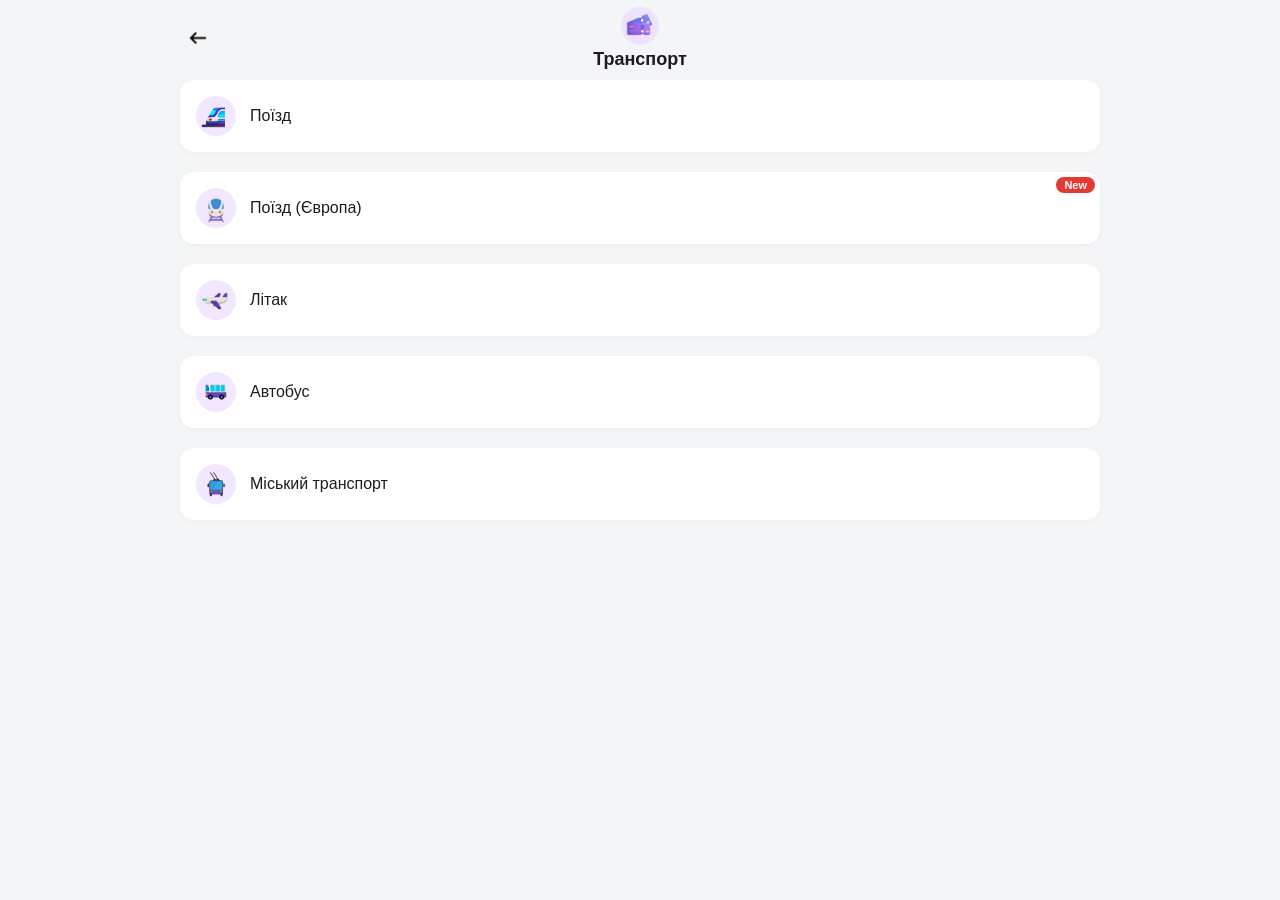
==== commit 13bd2c4f: "Dev update" ====
--- a/index.html
+++ b/index.html
@@ -103,55 +103,88 @@
     </div>
   </div>
 
-  <!-- ЭКРАН: ФУНКЦІЇ РОЗРОБНИКА -->
+<!-- ЭКРАН: ФУНКЦІЇ РОЗРОБНИКА -->
   <div id="screen-developer" class="page">
     <div class="developer-shell">
-      <div class="common-header header-left-aligned">
+      <!-- Фиксированная шапка -->
+      <div class="common-header header-left-aligned dev-fixed-header">
         <div class="back-btn" onclick="goBackFromDeveloper()"><img src="налево.png" alt="Назад"></div>
         <div class="title header-left-archive">Функції розробника</div>
       </div>
 
-      <div class="dev-menu-container">
-        <div class="menu-group">
-          <label for="ticket-select">Оберіть квиток / картку:</label>
-          <select id="ticket-select" onchange="loadTicketData()">
-            <!-- Динамически заполняется карточками -->
-          </select>
-        </div>
-
-        <hr />
-
-        <div class="menu-group">
-          <label for="purchase-date">Дата початку дії (YYYY-MM-DD):</label>
-          <input type="date" id="purchase-date" />
-        </div>
-
-        <div class="menu-group">
-          <label for="current-date">Сьогоднішня дата (Симуляція):</label>
-          <input type="date" id="current-date" />
-        </div>
-
-        <div class="menu-group">
-          <label for="ticket-series">Серія:</label>
-          <div class="input-with-btn">
-            <input type="text" id="ticket-series" maxlength="8" placeholder="12345678" />
-            <button type="button" onclick="generateRandomSeries()">🎲</button>
-          </div>
-        </div>
-
-        <div class="menu-group">
-          <label>Анімація (.gif):</label>
-          <div class="switcher-group">
-            <button type="button" id="gif-btn-1" onclick="setGifOption(1)" class="active">GIF 1 (tramvay.gif)</button>
-            <button type="button" id="gif-btn-2" onclick="setGifOption(2)">GIF 2 (tramvay2.gif)</button>
-          </div>
-        </div>
-
-        <button class="save-btn" onclick="saveTicketData()">Зберегти зміни</button>
-      </div>
-    </div>
-  </div>
-
+      <!-- Прокручиваемое содержимое -->
+      <div class="dev-scrollable-content">
+        <div class="dev-menu-container">
+          <div class="menu-group">
+            <label for="ticket-select">Оберіть квиток / картку:</label>
+            <select id="ticket-select" onchange="loadTicketData()">
+              <!-- Динамически заполняется карточками -->
+            </select>
+          </div>
+
+          <hr />
+
+          <div class="menu-group">
+            <label for="dev-city">Місто:</label>
+            <select id="dev-city" onchange="updateCityPreset()">
+              <option value="Одеса">Одеса</option>
+              <option value="Дніпро">Дніпро</option>
+              <option value="Київ">Київ</option>
+              <option value="Львів">Львів</option>
+            </select>
+          </div>
+
+          <div class="menu-group">
+            <label for="ticket-company">Компанія-перевізник:</label>
+            <input type="text" id="ticket-company" />
+          </div>
+
+          <div class="menu-group">
+            <label for="ticket-price">Ціна (UAH):</label>
+            <input type="text" id="ticket-price" />
+          </div>
+
+          <div class="menu-group">
+            <label for="purchase-date">Дата початку дії (YYYY-MM-DD):</label>
+            <input type="date" id="purchase-date" />
+          </div>
+
+          <div class="menu-group">
+            <label for="current-date">Сьогоднішня дата (Симуляція):</label>
+            <input type="date" id="current-date" />
+          </div>
+
+          <div class="menu-group">
+            <label for="ticket-series">Серія:</label>
+            <div class="input-with-btn">
+              <input type="text" id="ticket-series" maxlength="8" placeholder="12345678" />
+              <button type="button" onclick="generateRandomSeries()">🎲</button>
+            </div>
+          </div>
+
+          <div class="menu-group">
+            <label>Анімація (.gif):</label>
+            <div class="switcher-group">
+              <button type="button" id="gif-btn-1" onclick="setGifOption(1)" class="active">GIF 1 (tramvay.gif)</button>
+              <button type="button" id="gif-btn-2" onclick="setGifOption(2)">GIF 2 (tramvay2.gif)</button>
+            </div>
+          </div>
+
+          <button class="save-btn" onclick="saveTicketData()">Зберегти зміни</button>
+          <button class="save-btn" style="background: #dc3545; margin-top: 8px;" onclick="resetToDefaults()">Скинути до дефолту</button>
+
+          <!-- Блок логирования действий -->
+          <div class="menu-group" style="margin-top: 20px;">
+            <label>Лог виконання:</label>
+            <div id="dev-logger" style="background: #1e1e1e; color: #00ff00; padding: 10px; border-radius: 8px; font-family: monospace; font-size: 12px; height: 80px; overflow-y: auto;">
+              Система ініціалізована успішно.
+            </div>
+          </div>
+        </div>
+      </div>
+    </div>
+  </div>
+  
   <!-- МОДАЛЬНОЕ ОКНО КАЛЕНДАРЯ -->
   <div id="calendar-modal" class="calendar-modal" onclick="closeCalendar(event)">
     <div class="calendar-main-full">
@@ -261,7 +294,7 @@
         
         <div class="ticket-header-bg">
           <div class="close-btn" onclick="closePopup()">✕</div>
-          <div class="ticket-title-inner">Студентський (тролейбус місячний)</div>
+          <div class="ticket-title-inner" id="popup-main-title">Студентський (тролейбус місячний)</div>
         </div>
 
         <div class="ticket-logo">
@@ -276,7 +309,7 @@
 
         <div id="dynamic-ticket-content" style="width: 100%;"></div>
 
-        <div class="price">240.0 UAH</div>
+        <div class="price" id="popup-price">240.0 UAH</div>
         <div id="validity-info-container">
           <div class="validity-title" style="font-size: 13px; color: #8e8e93; margin-bottom: 2px;">Строк дії</div>
           <div class="validity-range" id="range" style="font-size: 15px; font-weight: 500; color: #000;"></div>
@@ -286,7 +319,6 @@
     </div>
   </div>
 
-  <!-- Подключение внешнего скрипта -->
   <script src="index.js"></script>
 </body>
 </html>
--- a/index.css
+++ b/index.css
@@ -259,15 +259,16 @@
   transition: transform 0.35s cubic-bezier(0.2, 0.8, 0.2, 1);
 }
 
+/* Прокрутка для списка карточек на вкладке "Проїзний" / "Квиток" */
 .tab-page {
-  width: 50%;
-  flex-shrink: 0;
-  box-sizing: border-box;
-  padding: 0 var(--container-pad);
-  opacity: 0;
-  visibility: hidden;
-  pointer-events: none;
-  transition: opacity 0.35s ease, visibility 0.35s ease;
+  overflow-y: auto;
+  max-height: calc(100vh - 180px);
+  -webkit-overflow-scrolling: touch;
+  scrollbar-width: none;
+}
+
+.tab-page::-webkit-scrollbar {
+  display: none;
 }
 
 .tab-page.active-page {
@@ -637,7 +638,7 @@
   text-align: center;
   font-size: 16px;
   font-weight: 600;
-  margin: 14px 0 10px 0;
+  margin: 0px 0 10px 0;
 }
 
 .sub {
@@ -1001,22 +1002,65 @@
 /* ==========================================================================
    8. СТИЛИ ЭКРАНА "ФУНКЦІЇ РОЗРОБНИКА" И TOAST УВЕДОМЛЕНИЯ
    ========================================================================== */
+/* Оболочка экрана разработчика */
 .developer-shell {
-  padding: calc(env(safe-area-inset-top) + 12px) var(--container-pad) 20px var(--container-pad);
+  display: flex;
+  flex-direction: column;
+  height: 100vh;
+  box-sizing: border-box;
+  padding: calc(env(safe-area-inset-top) + 12px) var(--container-pad) 0 var(--container-pad);
   max-width: var(--max-width);
   margin: 0 auto;
+  overflow: hidden; /* Запрещаем скролл всей страницы целиком */
+}
+
+.developer-shell::-webkit-scrollbar {
+  display: none;
+}
+
+/* Фиксированная шапка, которая стоит на месте */
+.dev-fixed-header {
+  flex-shrink: 0;
+  margin-bottom: 12px;
+}
+
+/* Прокручиваемая область под шапкой */
+.dev-scrollable-content {
+  flex: 1;
+  overflow-y: auto;
+  -webkit-overflow-scrolling: touch;
+  scrollbar-width: none;
+  padding-bottom: 40px;
+}
+
+.dev-scrollable-content::-webkit-scrollbar {
+  display: none;
 }
 
 .dev-menu-container {
-  padding: 16px 0;
-  font-family: sans-serif;
+  padding: 16px 8px; /* Внутренние отступы от краев экрана */
+  display: flex;
+  flex-direction: column;
+  gap: 12px;
 }
 
 .menu-group {
-  margin-bottom: 16px;
+  margin-bottom: 12px;
   display: flex;
   flex-direction: column;
   gap: 6px;
+}
+
+.menu-group input, 
+.menu-group select {
+  padding: 12px;
+  border: 1px solid #ddd;
+  border-radius: 10px;
+  font-size: 15px;
+  outline: none;
+  background: #fff;
+  box-sizing: border-box;
+  width: 100%;
 }
 
 .menu-group label {
@@ -1061,7 +1105,7 @@
   padding: 10px;
   border: 1px solid #ccc;
   background: #f9f9f9;
-  border-radius: 8px;
+  border-radius: 10px;
   cursor: pointer;
   font-weight: bold;
 }
@@ -1074,15 +1118,16 @@
 
 .save-btn {
   width: 100%;
-  padding: 12px;
+  padding: 14px;
   background: #28a745;
   color: white;
   border: none;
-  border-radius: 8px;
+  border-radius: 12px;
   font-size: 16px;
   font-weight: bold;
   cursor: pointer;
   margin-top: 10px;
+  box-sizing: border-box;
 }
 
 .save-btn:active {
